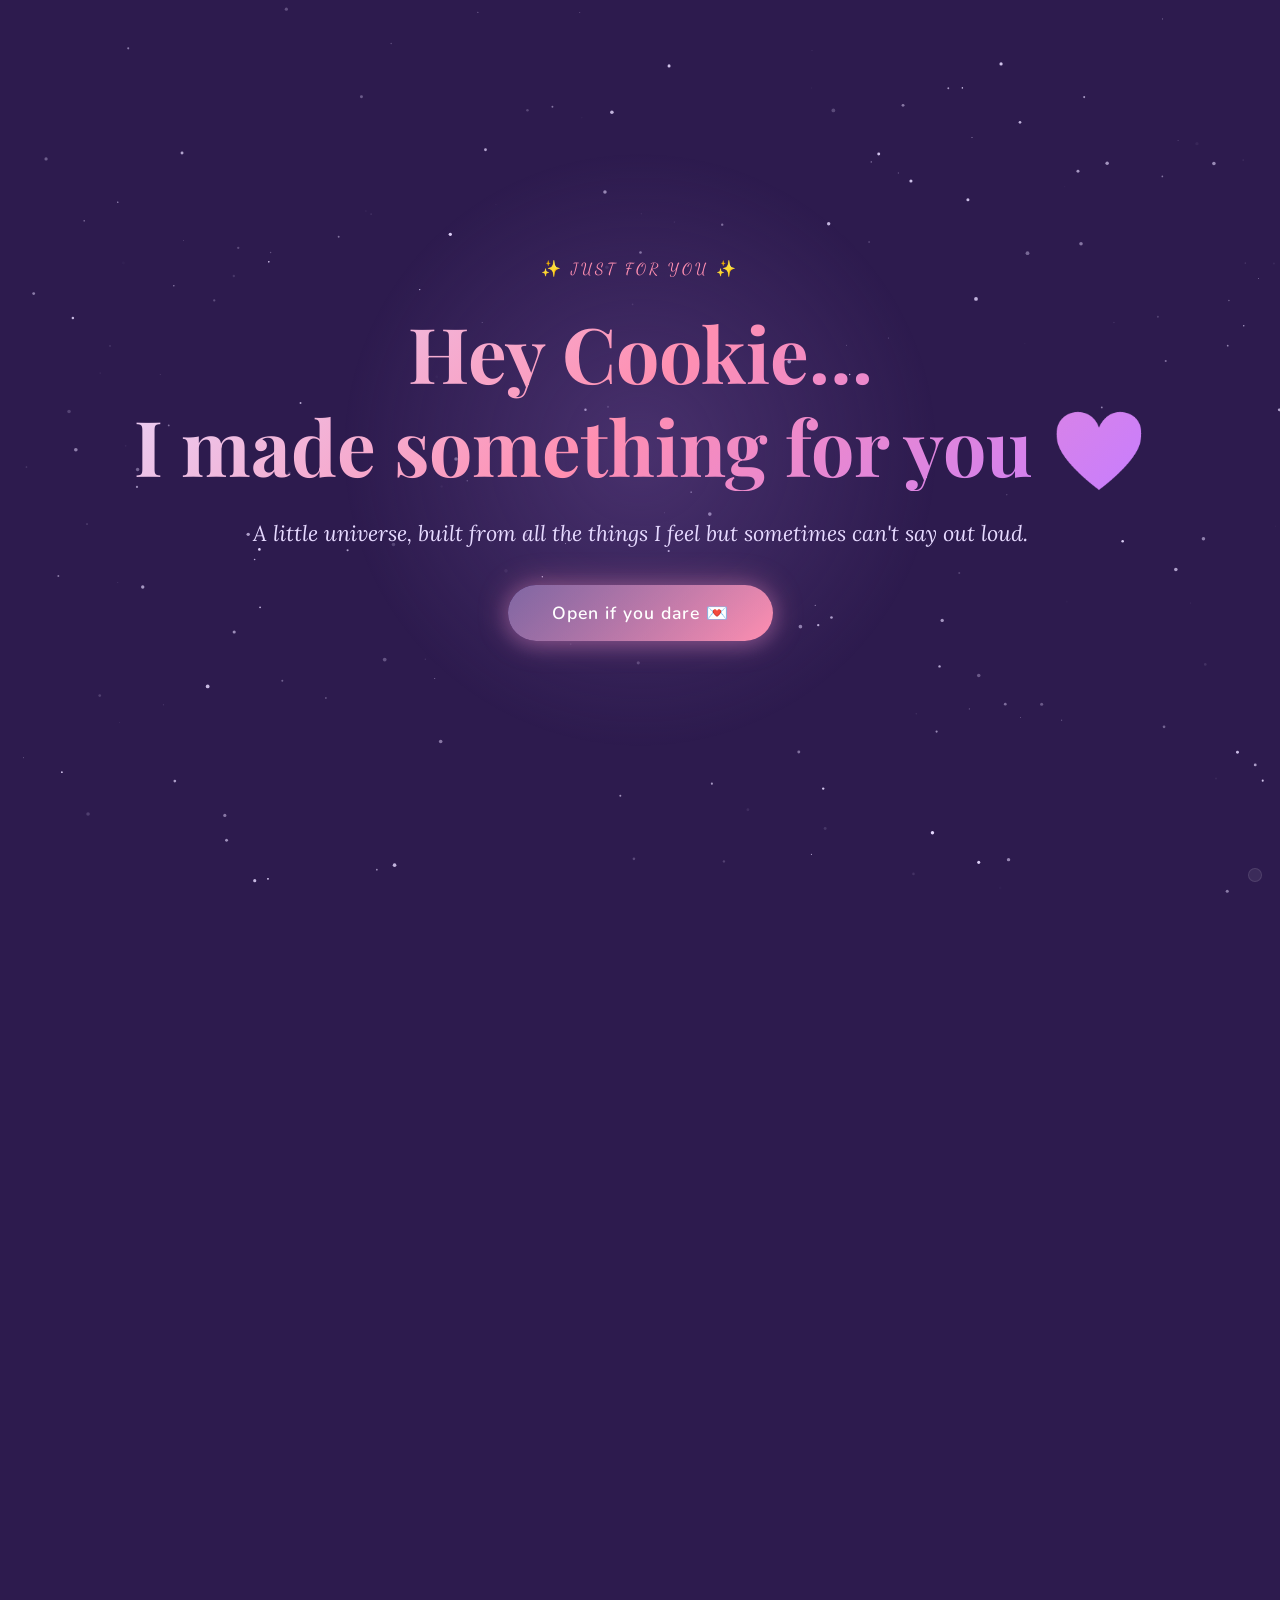
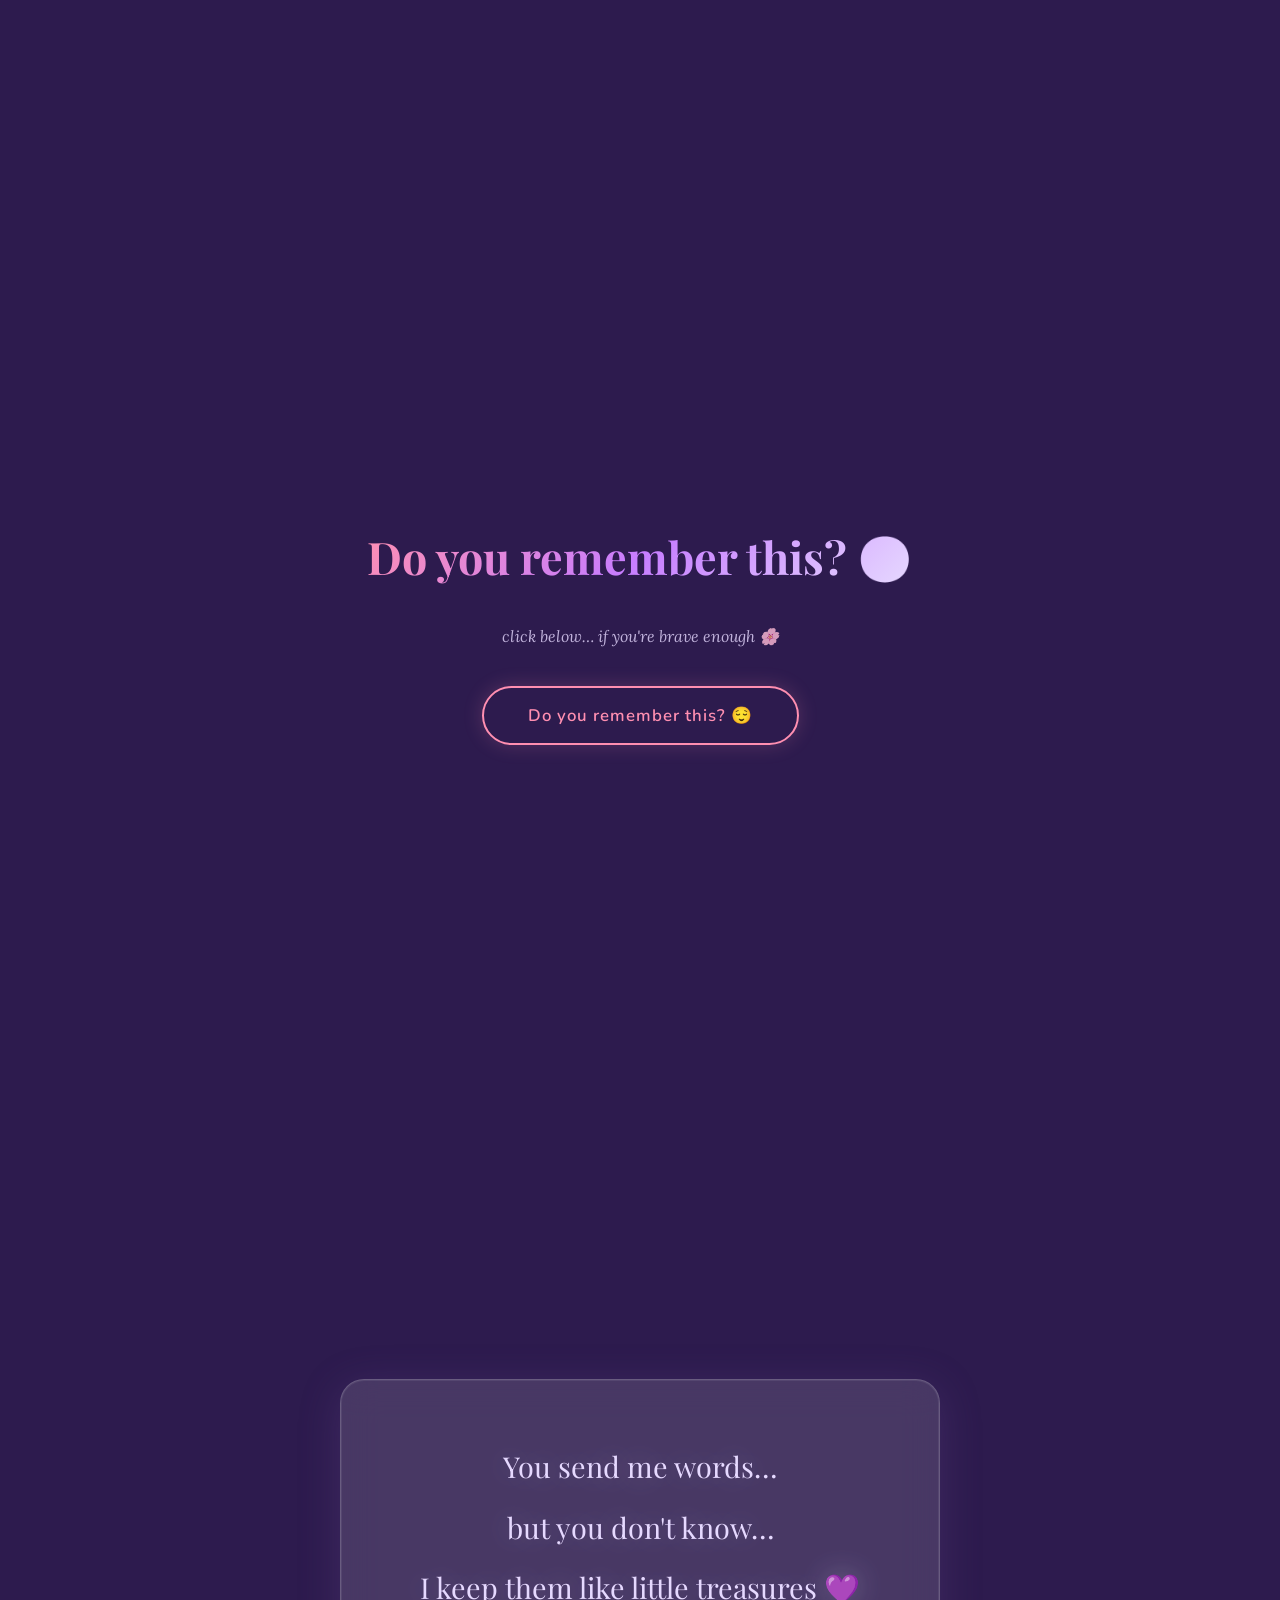
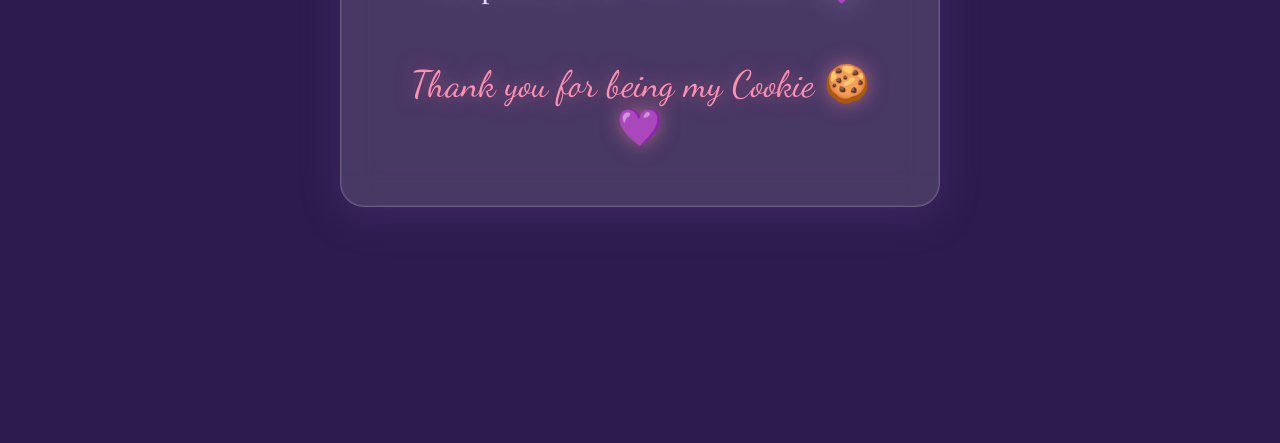
==== index.html @ 8803b50d "Add files via upload" ====
<!DOCTYPE html>
<html lang="en">
<head>
<meta charset="UTF-8" />
<meta name="viewport" content="width=device-width, initial-scale=1.0" />
<title>Our Little Universe 💜</title>
<link rel="preconnect" href="https://fonts.googleapis.com" />
<link rel="preconnect" href="https://fonts.gstatic.com" crossorigin />
<link href="https://fonts.googleapis.com/css2?family=Playfair+Display:ital,wght@0,400;0,600;1,400&family=Lora:ital,wght@0,400;1,400;1,600&family=Dancing+Script:wght@500;700&family=Nunito:wght@300;400;600&display=swap" rel="stylesheet" />

<style>
  /* ── VARIABLES ── */
  :root {
    --deep:    #2D1B4E;
    --mid:     #6A4C93;
    --pale:    #E6D9FF;
    --pink:    #FF8FB1;
    --white:   #FFFFFF;
    --glow:    rgba(106, 76, 147, 0.55);
    --glass:   rgba(255, 255, 255, 0.08);
    --glass2:  rgba(255, 255, 255, 0.13);
  }

  /* ── RESET ── */
  *, *::before, *::after { margin: 0; padding: 0; box-sizing: border-box; }

  html { scroll-behavior: smooth; }

  body {
    font-family: 'Nunito', sans-serif;
    background: var(--deep);
    color: var(--white);
    overflow-x: hidden;
    cursor: default;
  }

  /* ── SCROLLBAR ── */
  ::-webkit-scrollbar { width: 5px; }
  ::-webkit-scrollbar-track { background: var(--deep); }
  ::-webkit-scrollbar-thumb { background: var(--mid); border-radius: 10px; }

  /* ── GLOBAL GLASS CARD ── */
  .glass-card {
    background: var(--glass2);
    backdrop-filter: blur(18px);
    -webkit-backdrop-filter: blur(18px);
    border: 1px solid rgba(255,255,255,0.18);
    border-radius: 24px;
    box-shadow: 0 8px 40px rgba(106,76,147,0.3), inset 0 0 0 1px rgba(255,255,255,0.07);
  }

  /* ── STARS CANVAS ── */
  #stars-canvas {
    position: fixed;
    top: 0; left: 0;
    width: 100%; height: 100%;
    pointer-events: none;
    z-index: 0;
  }

  /* ── FLOATING HEARTS LAYER ── */
  #hearts-layer {
    position: fixed;
    top: 0; left: 0;
    width: 100%; height: 100%;
    pointer-events: none;
    z-index: 1;
    overflow: hidden;
  }

  .float-heart {
    position: absolute;
    bottom: -60px;
    font-size: 1.4rem;
    animation: riseHeart linear forwards;
    opacity: 0;
  }

  @keyframes riseHeart {
    0%   { transform: translateY(0) rotate(0deg); opacity: 0.9; }
    80%  { opacity: 0.7; }
    100% { transform: translateY(-110vh) rotate(20deg); opacity: 0; }
  }

  /* ── SECTION BASE ── */
  section {
    position: relative;
    z-index: 2;
    min-height: 100vh;
    display: flex;
    flex-direction: column;
    align-items: center;
    justify-content: center;
    padding: 60px 20px;
  }

  /* ══════════════════════════════════════
     1. LANDING
  ══════════════════════════════════════ */
  #landing {
    text-align: center;
    gap: 28px;
  }

  .landing-glow {
    position: absolute;
    width: 600px; height: 600px;
    border-radius: 50%;
    background: radial-gradient(circle, rgba(106,76,147,0.45) 0%, transparent 70%);
    top: 50%; left: 50%;
    transform: translate(-50%, -50%);
    pointer-events: none;
    animation: pulseGlow 4s ease-in-out infinite;
  }

  @keyframes pulseGlow {
    0%, 100% { transform: translate(-50%, -50%) scale(1); opacity: 0.7; }
    50%       { transform: translate(-50%, -50%) scale(1.15); opacity: 1; }
  }

  .landing-tag {
    font-family: 'Dancing Script', cursive;
    font-size: clamp(0.85rem, 2vw, 1rem);
    color: var(--pink);
    letter-spacing: 3px;
    text-transform: uppercase;
    opacity: 0;
    animation: fadeUp 1s ease 0.3s forwards;
  }

  .landing-title {
    font-family: 'Playfair Display', serif;
    font-size: clamp(2.2rem, 7vw, 4.8rem);
    line-height: 1.2;
    background: linear-gradient(135deg, var(--pale) 0%, var(--pink) 50%, #c77dff 100%);
    -webkit-background-clip: text;
    -webkit-text-fill-color: transparent;
    background-clip: text;
    opacity: 0;
    animation: fadeUp 1s ease 0.6s forwards;
    text-shadow: none;
  }

  .landing-sub {
    font-family: 'Lora', serif;
    font-size: clamp(1rem, 3vw, 1.35rem);
    color: var(--pale);
    opacity: 0;
    animation: fadeUp 1s ease 0.9s forwards;
    font-style: italic;
  }

  .btn-open {
    margin-top: 10px;
    padding: 16px 44px;
    border: none;
    border-radius: 50px;
    background: linear-gradient(135deg, var(--mid), var(--pink));
    color: var(--white);
    font-family: 'Nunito', sans-serif;
    font-size: 1.1rem;
    font-weight: 600;
    cursor: pointer;
    letter-spacing: 1px;
    box-shadow: 0 0 30px rgba(255,143,177,0.45), 0 4px 20px rgba(106,76,147,0.5);
    transition: transform 0.3s, box-shadow 0.3s;
    opacity: 0;
    animation: fadeUp 1s ease 1.2s forwards;
    position: relative;
    overflow: hidden;
  }

  .btn-open::before {
    content: '';
    position: absolute;
    inset: 0;
    background: linear-gradient(135deg, rgba(255,255,255,0.15), transparent);
    border-radius: inherit;
  }

  .btn-open:hover {
    transform: scale(1.07) translateY(-2px);
    box-shadow: 0 0 50px rgba(255,143,177,0.65), 0 8px 30px rgba(106,76,147,0.6);
  }

  @keyframes fadeUp {
    from { opacity: 0; transform: translateY(30px); }
    to   { opacity: 1; transform: translateY(0); }
  }

  /* ══════════════════════════════════════
     2. GIFT BOX
  ══════════════════════════════════════ */
  #giftbox {
    gap: 32px;
    opacity: 0;
    transition: opacity 0.8s ease;
  }

  #giftbox.visible { opacity: 1; }

  .section-label {
    font-family: 'Dancing Script', cursive;
    font-size: clamp(1rem, 3vw, 1.3rem);
    color: var(--pink);
    letter-spacing: 3px;
    text-align: center;
  }

  .gift-wrap {
    position: relative;
    width: 180px; height: 180px;
    cursor: pointer;
    filter: drop-shadow(0 0 30px rgba(106,76,147,0.7));
    transition: filter 0.3s;
  }

  .gift-wrap:hover { filter: drop-shadow(0 0 50px rgba(255,143,177,0.8)); }

  .gift-box-svg { width: 100%; height: 100%; }

  .gift-hint {
    font-family: 'Lora', serif;
    font-style: italic;
    color: var(--pale);
    font-size: 0.95rem;
    text-align: center;
    opacity: 0.75;
    animation: softPulse 2.5s ease-in-out infinite;
  }

  @keyframes softPulse {
    0%, 100% { opacity: 0.6; }
    50%       { opacity: 1; }
  }

  .shake { animation: shakeBox 0.5s ease !important; }

  @keyframes shakeBox {
    0%   { transform: rotate(0deg); }
    15%  { transform: rotate(-6deg) scale(1.05); }
    30%  { transform: rotate(6deg) scale(1.05); }
    45%  { transform: rotate(-4deg); }
    60%  { transform: rotate(4deg); }
    75%  { transform: rotate(-2deg); }
    100% { transform: rotate(0deg); }
  }

  /* sparkles */
  .sparkle {
    position: absolute;
    width: 8px; height: 8px;
    border-radius: 50%;
    pointer-events: none;
    animation: sparkleFly 1s ease forwards;
  }

  @keyframes sparkleFly {
    0%   { transform: scale(0) translate(0,0); opacity: 1; }
    100% { transform: scale(1) translate(var(--sx), var(--sy)); opacity: 0; }
  }

  /* ══════════════════════════════════════
     3. MESSAGES
  ══════════════════════════════════════ */
  #messages {
    gap: 60px;
    max-width: 780px;
    margin: 0 auto;
    padding-top: 80px;
    padding-bottom: 80px;
    opacity: 0;
    transition: opacity 0.8s ease;
  }

  #messages.visible { opacity: 1; }

  .msg-section-title {
    font-family: 'Playfair Display', serif;
    font-size: clamp(1.6rem, 4vw, 2.4rem);
    text-align: center;
    background: linear-gradient(135deg, var(--pale), var(--pink));
    -webkit-background-clip: text;
    -webkit-text-fill-color: transparent;
    background-clip: text;
  }

  /* CHAT BUBBLES */
  .chat-wrap { display: flex; flex-direction: column; gap: 16px; width: 100%; }

  .chat-bubble {
    max-width: 80%;
    padding: 14px 20px;
    border-radius: 20px;
    font-family: 'Lora', serif;
    font-size: 0.97rem;
    line-height: 1.7;
    white-space: pre-line;
    opacity: 0;
    transform: translateY(20px);
    transition: opacity 0.6s ease, transform 0.6s ease;
  }

  .chat-bubble.show { opacity: 1; transform: translateY(0); }

  .chat-left {
    align-self: flex-start;
    background: linear-gradient(135deg, rgba(106,76,147,0.7), rgba(45,27,78,0.8));
    border-bottom-left-radius: 4px;
    border: 1px solid rgba(255,255,255,0.15);
    box-shadow: 0 4px 20px rgba(106,76,147,0.3);
    backdrop-filter: blur(10px);
  }

  .chat-right {
    align-self: flex-end;
    background: linear-gradient(135deg, rgba(255,143,177,0.6), rgba(199,125,255,0.5));
    border-bottom-right-radius: 4px;
    border: 1px solid rgba(255,255,255,0.18);
    box-shadow: 0 4px 20px rgba(255,143,177,0.25);
    backdrop-filter: blur(10px);
  }

  /* POLAROID */
  .polaroid-grid {
    display: flex;
    flex-wrap: wrap;
    gap: 24px;
    justify-content: center;
  }

  .polaroid {
    background: rgba(255,255,255,0.95);
    padding: 14px 14px 40px 14px;
    border-radius: 4px;
    width: 200px;
    box-shadow: 0 8px 30px rgba(0,0,0,0.35), 0 0 0 1px rgba(255,255,255,0.2);
    transform: rotate(var(--rot, -3deg));
    transition: transform 0.35s ease, box-shadow 0.35s ease;
    opacity: 0;
    animation: none;
    position: relative;
    cursor: pointer;
  }

  .polaroid:hover {
    transform: rotate(0deg) scale(1.06);
    box-shadow: 0 16px 50px rgba(106,76,147,0.5), 0 0 0 1px rgba(255,255,255,0.3);
    z-index: 5;
  }

  .polaroid-inner {
    background: linear-gradient(135deg, #f0e6ff, #ffd6e7);
    width: 100%; aspect-ratio: 1;
    border-radius: 2px;
    display: flex;
    align-items: center;
    justify-content: center;
    font-size: 2.4rem;
    margin-bottom: 8px;
  }

  .polaroid-caption {
    font-family: 'Dancing Script', cursive;
    color: var(--deep);
    font-size: 0.9rem;
    text-align: center;
    line-height: 1.4;
    padding: 0 4px;
  }

  /* TYPEWRITER */
  .typewriter-box {
    width: 100%;
    padding: 32px 36px;
    text-align: center;
  }

  .typewriter-text {
    font-family: 'Dancing Script', cursive;
    font-size: clamp(1.3rem, 4vw, 1.9rem);
    color: var(--pale);
    line-height: 1.8;
    min-height: 120px;
  }

  .cursor-blink {
    display: inline-block;
    width: 2px;
    height: 1.2em;
    background: var(--pink);
    margin-left: 3px;
    vertical-align: text-bottom;
    animation: blink 0.8s step-end infinite;
  }

  @keyframes blink {
    0%, 100% { opacity: 1; }
    50%       { opacity: 0; }
  }

  /* ══════════════════════════════════════
     4. ACTION BOARD
  ══════════════════════════════════════ */
  #actionboard {
    gap: 48px;
    max-width: 800px;
    margin: 0 auto;
    padding-top: 80px;
    padding-bottom: 80px;
    opacity: 0;
    transition: opacity 0.8s ease;
  }

  #actionboard.visible { opacity: 1; }

  .action-polaroid {
    background: rgba(255,255,255,0.92);
    padding: 20px 20px 56px 20px;
    border-radius: 4px;
    max-width: 380px;
    margin: 0 auto;
    box-shadow: 0 0 50px rgba(106,76,147,0.55), 0 20px 60px rgba(0,0,0,0.4);
    transform: rotate(-1.5deg);
    transition: transform 0.4s ease;
  }

  .action-polaroid:hover { transform: rotate(0deg) scale(1.02); }

  .action-img-wrap {
    width: 100%;
    aspect-ratio: 3/4;
    background: linear-gradient(135deg, #c77dff33, #ff8fb133, #e6d9ff44);
    border-radius: 2px;
    display: flex;
    align-items: center;
    justify-content: center;
    overflow: hidden;
    position: relative;
  }

  .action-img-wrap img {
    width: 100%; height: 100%;
    object-fit: cover;
    border-radius: 2px;
  }

  .action-img-placeholder {
    text-align: center;
    padding: 20px;
  }

  .action-img-placeholder .big-emoji { font-size: 4rem; margin-bottom: 10px; display: block; }
  .action-img-placeholder p {
    font-family: 'Dancing Script', cursive;
    color: var(--mid);
    font-size: 1.1rem;
  }

  .action-caption {
    font-family: 'Dancing Script', cursive;
    color: var(--deep);
    font-size: 1.1rem;
    text-align: center;
    margin-top: 12px;
    font-weight: 700;
  }

  .action-text {
    font-family: 'Lora', serif;
    color: var(--pale);
    text-align: center;
    line-height: 1.9;
    font-size: clamp(0.95rem, 2.5vw, 1.1rem);
    opacity: 0;
    transform: translateY(20px);
    transition: opacity 0.7s ease 0.3s, transform 0.7s ease 0.3s;
    max-width: 560px;
  }

  .action-text.show { opacity: 1; transform: translateY(0); }

  /* ══════════════════════════════════════
     5. BLUSH MODE
  ══════════════════════════════════════ */
  #blushmode {
    gap: 40px;
    text-align: center;
    padding-top: 80px;
    padding-bottom: 80px;
  }

  .blush-title {
    font-family: 'Playfair Display', serif;
    font-size: clamp(1.8rem, 5vw, 2.8rem);
    background: linear-gradient(135deg, var(--pink), #c77dff, var(--pale));
    -webkit-background-clip: text;
    -webkit-text-fill-color: transparent;
    background-clip: text;
  }

  .btn-blush {
    padding: 16px 44px;
    border: 2px solid var(--pink);
    border-radius: 50px;
    background: transparent;
    color: var(--pink);
    font-family: 'Nunito', sans-serif;
    font-size: 1.05rem;
    font-weight: 600;
    cursor: pointer;
    letter-spacing: 1px;
    transition: all 0.35s ease;
    box-shadow: 0 0 20px rgba(255,143,177,0.2);
  }

  .btn-blush:hover {
    background: var(--pink);
    color: var(--deep);
    box-shadow: 0 0 40px rgba(255,143,177,0.5);
    transform: scale(1.05);
  }

  .blush-card {
    max-width: 540px;
    width: 100%;
    padding: 36px 40px;
    opacity: 0;
    transform: scale(0.9);
    transition: opacity 0.6s ease, transform 0.6s ease;
    text-align: center;
  }

  .blush-card.show {
    opacity: 1;
    transform: scale(1);
  }

  .blush-line {
    font-family: 'Playfair Display', serif;
    font-style: italic;
    font-size: clamp(1.1rem, 3vw, 1.5rem);
    color: var(--pale);
    line-height: 1.8;
  }

  /* ══════════════════════════════════════
     6. FINAL SECTION
  ══════════════════════════════════════ */
  #finale {
    text-align: center;
    gap: 36px;
    padding: 100px 20px;
    position: relative;
  }

  .finale-poem {
    font-family: 'Playfair Display', serif;
    font-size: clamp(1.2rem, 3.5vw, 1.8rem);
    line-height: 2.1;
    color: var(--pale);
    opacity: 0;
    animation: glowReveal 3s ease 0.5s forwards;
    text-shadow: 0 0 30px rgba(230,217,255,0.3);
  }

  .finale-closing {
    font-family: 'Dancing Script', cursive;
    font-size: clamp(1.5rem, 4vw, 2.3rem);
    color: var(--pink);
    opacity: 0;
    animation: glowReveal 2s ease 2s forwards;
    text-shadow: 0 0 20px rgba(255,143,177,0.5);
  }

  @keyframes glowReveal {
    0%   { opacity: 0; transform: translateY(20px); filter: blur(6px); }
    100% { opacity: 1; transform: translateY(0); filter: blur(0); }
  }

  /* ── HIDDEN EASTER EGG ── */
  #easter-egg-trigger {
    position: fixed;
    bottom: 18px;
    right: 18px;
    width: 14px;
    height: 14px;
    border-radius: 50%;
    background: rgba(255,255,255,0.07);
    border: 1px solid rgba(255,255,255,0.1);
    cursor: pointer;
    z-index: 9999;
    transition: background 0.3s;
  }

  #easter-egg-trigger:hover { background: rgba(255,143,177,0.18); }

  #easter-egg-modal {
    position: fixed;
    inset: 0;
    background: rgba(10,4,22,0.85);
    backdrop-filter: blur(20px);
    display: none;
    align-items: center;
    justify-content: center;
    z-index: 10000;
    padding: 20px;
  }

  #easter-egg-modal.open { display: flex; }

  .egg-card {
    max-width: 440px;
    width: 100%;
    padding: 52px 44px;
    text-align: center;
    animation: eggPop 0.5s cubic-bezier(0.34,1.56,0.64,1) forwards;
  }

  @keyframes eggPop {
    from { transform: scale(0.7); opacity: 0; }
    to   { transform: scale(1); opacity: 1; }
  }

  .egg-emoji { font-size: 3rem; margin-bottom: 20px; display: block; }

  .egg-text {
    font-family: 'Playfair Display', serif;
    font-style: italic;
    font-size: clamp(1.3rem, 4vw, 1.7rem);
    line-height: 1.8;
    background: linear-gradient(135deg, var(--pale), var(--pink));
    -webkit-background-clip: text;
    -webkit-text-fill-color: transparent;
    background-clip: text;
  }

  .egg-close {
    margin-top: 30px;
    padding: 10px 28px;
    border: 1px solid rgba(255,255,255,0.2);
    background: transparent;
    color: var(--pale);
    border-radius: 50px;
    cursor: pointer;
    font-family: 'Nunito', sans-serif;
    font-size: 0.9rem;
    transition: all 0.3s;
  }

  .egg-close:hover { background: rgba(255,255,255,0.08); }

  /* ── TRANSITIONS ── */
  .section-divider {
    width: 100%;
    height: 2px;
    background: linear-gradient(90deg, transparent, rgba(106,76,147,0.4), transparent);
    position: relative;
    z-index: 2;
    max-width: 600px;
    margin: 0 auto;
  }

  /* ── MOBILE ── */
  @media (max-width: 600px) {
    .polaroid { width: 160px; }
    .action-polaroid { max-width: 300px; }
    .blush-card { padding: 28px 24px; }
    .egg-card { padding: 40px 28px; }
    .chat-bubble { max-width: 92%; }
  }

  /* ── SECTION SCROLL REVEAL ── */
  .reveal { opacity: 0; transform: translateY(40px); transition: opacity 0.8s ease, transform 0.8s ease; }
  .reveal.visible { opacity: 1; transform: translateY(0); }
</style>
</head>
<body>

<!-- Stars Canvas -->
<canvas id="stars-canvas"></canvas>

<!-- Floating Hearts Layer -->
<div id="hearts-layer"></div>

<!-- ══════════════════════════════════════
     1. LANDING
══════════════════════════════════════ -->
<section id="landing">
  <div class="landing-glow"></div>
  <span class="landing-tag">✨ just for you ✨</span>
  <h1 class="landing-title">Hey Cookie…<br/>I made something for you 💜</h1>
  <p class="landing-sub">A little universe, built from all the things I feel but sometimes can't say out loud.</p>
  <button class="btn-open" onclick="openUniverse()">Open if you dare 💌</button>
</section>

<!-- ══════════════════════════════════════
     2. GIFT BOX
══════════════════════════════════════ -->
<section id="giftbox">
  <span class="section-label">✦ a little surprise ✦</span>
  <div class="gift-wrap" id="giftWrap" onclick="openGift()">
    <svg class="gift-box-svg" viewBox="0 0 180 180" fill="none" xmlns="http://www.w3.org/2000/svg">
      <!-- Box body -->
      <rect x="20" y="80" width="140" height="90" rx="6" fill="#6A4C93" stroke="#E6D9FF" stroke-width="1.5"/>
      <!-- Lid -->
      <rect id="giftLid" x="12" y="58" width="156" height="30" rx="6" fill="#9B72CF" stroke="#E6D9FF" stroke-width="1.5"/>
      <!-- Ribbon vertical -->
      <rect x="83" y="80" width="14" height="90" rx="2" fill="#FF8FB1" opacity="0.85"/>
      <!-- Ribbon horizontal on lid -->
      <rect x="12" y="68" width="156" height="10" rx="2" fill="#FF8FB1" opacity="0.85"/>
      <!-- Bow left loop -->
      <ellipse cx="68" cy="55" rx="22" ry="14" fill="#FF8FB1" transform="rotate(-30 68 55)" opacity="0.9"/>
      <!-- Bow right loop -->
      <ellipse cx="112" cy="55" rx="22" ry="14" fill="#FF8FB1" transform="rotate(30 112 55)" opacity="0.9"/>
      <!-- Bow center -->
      <ellipse cx="90" cy="58" rx="11" ry="9" fill="#ff6b9d"/>
      <!-- Stars on box -->
      <text x="42" y="138" font-size="18" fill="rgba(255,255,255,0.5)">✦</text>
      <text x="110" y="120" font-size="14" fill="rgba(255,255,255,0.4)">✧</text>
      <text x="58" y="115" font-size="10" fill="rgba(255,255,255,0.35)">✦</text>
    </svg>
  </div>
  <p class="gift-hint">click me 🎀</p>
</section>

<!-- ══════════════════════════════════════
     3. MESSAGES
══════════════════════════════════════ -->
<section id="messages">
  <h2 class="msg-section-title">Things I carry in my heart… 🌙</h2>

  <!-- Chat Bubbles — Shayari 1 -->
  <div class="chat-wrap" id="chat1">
    <div class="chat-bubble chat-left glass-card reveal">
      Woh zindagi…. hai hi nahi<br/>
      Jo main tere bina jee liyaaaaa<br/>
      Dil mein ho tum….💜❤<br/>
      Aankhon mein tum….😇<br/>
      Pehli nazar se hi yaara…. 💜
    </div>
  </div>

  <!-- Polaroid Cards -->
  <div class="polaroid-grid" id="polaroids">
    <div class="polaroid reveal" style="--rot: -4deg">
      <div class="polaroid-inner">🌸</div>
      <p class="polaroid-caption">Tere bin ye saare mausam<br/>berang thhe…</p>
    </div>
    <div class="polaroid reveal" style="--rot: 3deg">
      <div class="polaroid-inner">🌙</div>
      <p class="polaroid-caption">Shaamil nahi thi tu jinme<br/>wo pal bewajah thhe…</p>
    </div>
    <div class="polaroid reveal" style="--rot: -2deg">
      <div class="polaroid-inner">💜</div>
      <p class="polaroid-caption">Bemazaa thhe sab<br/>tere bina…</p>
    </div>
  </div>

  <!-- Typewriter — Shayari 3 -->
  <div class="glass-card typewriter-box reveal">
    <div class="typewriter-text" id="typewriter">
      <span id="tw-content"></span><span class="cursor-blink"></span>
    </div>
  </div>

  <!-- Fun code bubble -->
  <div class="chat-wrap">
    <div class="chat-bubble chat-right glass-card reveal" style="font-family:'Courier New',monospace; font-size:0.88rem; max-width:90%;">
      <span style="color:#a8ff78;">while</span>(true):<br/>
      &nbsp;&nbsp;&nbsp;<span style="color:#ffd6e7;">print</span>(<span style="color:#ff8fb1;">"Pookieeee is the best 💜"</span>)
    </div>
  </div>

  <!-- Shayari 1 as extra chat -->
  <div class="chat-wrap">
    <div class="chat-bubble chat-left glass-card reveal">
      Na hai yeh paana, na khona hi hai<br/>
      Tera na hona, na hona hi hai<br/>
      Tum se hi din hota hai, surmayi shaam aati hai<br/>
      Tum se hi, tum se hi… ❤
    </div>
  </div>
</section>

<!-- ══════════════════════════════════════
     4. ACTION BOARD
══════════════════════════════════════ -->
<section id="actionboard">
  <h2 class="msg-section-title reveal">My little dream board 🌟</h2>

  <div class="action-polaroid reveal">
    <div class="action-img-wrap">
      <img src="ActionBoard.png" alt="Action Board" onerror="this.parentElement.innerHTML='<div class=\'action-img-placeholder\'><span class=\'big-emoji\'>🌟</span><p>My Action Board<br/>Every dream,<br/>every goal 💜</p></div>'" />
    </div>
    <p class="action-caption">✨ ActionBoard.png ✨</p>
  </div>

  <p class="action-text reveal" id="actionText">
    This is my action board 😊 working on things everyday to make my every dream come true<br/><br/>
    And I never knew… but I want you to be part of it 💜<br/><br/>
    <em>Will you be part of the journey? 🫰🏻🙂</em>
  </p>

  <!-- Cookie's replies -->
  <div class="chat-wrap" style="max-width:600px; width:100%">
    <div class="chat-bubble chat-right glass-card reveal">
      Mere se zyada kuchh to nahi hoga<br/>
      Lekin jitna bhi hoga<br/>
      I will do 🤗🤗🤗
    </div>
    <div class="chat-bubble chat-right glass-card reveal">
      Mein akele nahi udna chahta 🥺
    </div>
    <div class="chat-bubble chat-left glass-card reveal">
      Apne aap ko kabhi akela mat kaho 🤗<br/>
      Not sure where future will take us… but if it does together<br/>
      I wanna climb it with you and want you to fly above me 🫶🏻
    </div>
  </div>
</section>

<!-- ══════════════════════════════════════
     5. BLUSH MODE
══════════════════════════════════════ -->
<section id="blushmode">
  <h2 class="blush-title reveal">Do you remember this? 😌</h2>
  <p class="reveal" style="font-family:'Lora',serif; color:var(--pale); font-style:italic; font-size:1rem; opacity:0.8;">
    click below… if you're brave enough 🌸
  </p>
  <button class="btn-blush reveal" onclick="triggerBlush()">Do you remember this? 😌</button>

  <div class="glass-card blush-card" id="blushCard">
    <p class="blush-line" id="blushLine"></p>
  </div>
</section>

<!-- ══════════════════════════════════════
     6. FINALE
══════════════════════════════════════ -->
<section id="finale">
  <div class="glass-card" style="max-width:600px; padding: 56px 48px; text-align:center;">
    <p class="finale-poem">
      You send me words…<br/>
      but you don't know…<br/>
      I keep them like little treasures 💜
    </p>
    <br/><br/>
    <p class="finale-closing">
      Thank you for being my Cookie 🍪💜
    </p>
  </div>
</section>

<!-- ── HIDDEN EASTER EGG TRIGGER ── -->
<div id="easter-egg-trigger" title="" onclick="openEasterEgg()"></div>

<!-- ── EASTER EGG MODAL ── -->
<div id="easter-egg-modal" onclick="closeEasterEggOutside(event)">
  <div class="glass-card egg-card">
    <span class="egg-emoji">🌌</span>
    <p class="egg-text">
      If you reached here…<br/>
      you matter more than you think 💜
    </p>
    <button class="egg-close" onclick="closeEasterEgg()">close 🌙</button>
  </div>
</div>

<!-- ══════════════════════════════════════
     JAVASCRIPT
══════════════════════════════════════ -->
<script>
/* ── STARS ── */
(function initStars() {
  const canvas = document.getElementById('stars-canvas');
  const ctx = canvas.getContext('2d');
  let stars = [];
  let W, H;

  function resize() {
    W = canvas.width  = window.innerWidth;
    H = canvas.height = window.innerHeight;
  }

  function mkStar() {
    return {
      x: Math.random() * W,
      y: Math.random() * H,
      r: Math.random() * 1.6 + 0.3,
      a: Math.random(),
      da: (Math.random() * 0.006 + 0.002) * (Math.random() < 0.5 ? 1 : -1),
      speed: Math.random() * 0.12 + 0.02,
    };
  }

  function init() {
    resize();
    stars = Array.from({ length: 200 }, mkStar);
  }

  function draw() {
    ctx.clearRect(0, 0, W, H);
    stars.forEach(s => {
      s.a += s.da;
      if (s.a > 1 || s.a < 0) s.da *= -1;
      s.y -= s.speed;
      if (s.y < -4) s.y = H + 4;

      ctx.beginPath();
      ctx.arc(s.x, s.y, s.r, 0, Math.PI * 2);
      ctx.fillStyle = `rgba(230,217,255,${Math.max(0, Math.min(1, s.a))})`;
      ctx.fill();
    });
    requestAnimationFrame(draw);
  }

  init();
  draw();
  window.addEventListener('resize', () => { resize(); });
})();

/* ── FLOATING HEARTS ── */
let heartsInterval = null;

function startHearts(intense) {
  if (heartsInterval) clearInterval(heartsInterval);
  const layer  = document.getElementById('hearts-layer');
  const emojis = ['💜', '❤️', '🌸', '✨', '💫', '🫶🏻', '💝', '🌙'];
  const rate   = intense ? 350 : 1400;

  heartsInterval = setInterval(() => {
    const h = document.createElement('div');
    h.className  = 'float-heart';
    h.textContent = emojis[Math.floor(Math.random() * emojis.length)];
    h.style.left     = Math.random() * 100 + 'vw';
    h.style.fontSize = (Math.random() * 1.2 + 0.8) + 'rem';
    const dur = Math.random() * 4 + 4;
    h.style.animationDuration = dur + 's';
    layer.appendChild(h);
    setTimeout(() => h.remove(), dur * 1000);
  }, rate);
}

startHearts(false);

/* ── OPEN UNIVERSE (landing → gift) ── */
function openUniverse() {
  document.getElementById('giftbox').scrollIntoView({ behavior: 'smooth' });
  setTimeout(() => document.getElementById('giftbox').classList.add('visible'), 500);
}

/* ── GIFT BOX OPEN ── */
let giftOpened = false;

function openGift() {
  if (giftOpened) return;
  const wrap = document.getElementById('giftWrap');

  // Shake
  wrap.classList.add('shake');

  setTimeout(() => {
    wrap.classList.remove('shake');
    createSparkles(wrap);

    // Animate lid: transform origin top, rotate up
    const lid = document.getElementById('giftLid');
    lid.style.transition = 'transform 0.7s cubic-bezier(0.34,1.3,0.64,1), opacity 0.5s ease 0.4s';
    lid.style.transformOrigin = 'left center';
    lid.style.transform = 'rotate(-70deg) translateY(-20px)';
    lid.style.opacity = '0';

    // Burst hearts
    startHearts(true);

    setTimeout(() => {
      startHearts(false);
      giftOpened = true;

      // Scroll to messages
      document.getElementById('messages').scrollIntoView({ behavior: 'smooth' });
      setTimeout(() => {
        document.getElementById('messages').classList.add('visible');
        initReveal();
        startTypewriter();
      }, 600);
    }, 1400);
  }, 600);
}

function createSparkles(parent) {
  const colors = ['#ff8fb1','#c77dff','#e6d9ff','#ffffff','#ffde59'];
  const rect   = parent.getBoundingClientRect();
  const cx     = rect.left + rect.width  / 2;
  const cy     = rect.top  + rect.height / 2;

  for (let i = 0; i < 20; i++) {
    const s = document.createElement('div');
    s.className = 'sparkle';
    const angle = Math.random() * 360;
    const dist  = Math.random() * 100 + 60;
    const sx    = Math.cos(angle * Math.PI / 180) * dist + 'px';
    const sy    = Math.sin(angle * Math.PI / 180) * dist + 'px';
    s.style.cssText = `
      left: ${cx}px; top: ${cy}px; position: fixed;
      background: ${colors[Math.floor(Math.random() * colors.length)]};
      width: ${Math.random() * 10 + 5}px;
      height: ${Math.random() * 10 + 5}px;
      --sx: ${sx}; --sy: ${sy};
      animation-duration: ${Math.random() * 0.5 + 0.6}s;
    `;
    document.body.appendChild(s);
    setTimeout(() => s.remove(), 1200);
  }
}

/* ── SCROLL REVEAL ── */
function initReveal() {
  const obs = new IntersectionObserver((entries) => {
    entries.forEach(e => {
      if (e.isIntersecting) {
        e.target.classList.add('visible', 'show');
        // also trigger action text
        if (e.target.id === 'actionText') e.target.classList.add('show');
        obs.unobserve(e.target);
      }
    });
  }, { threshold: 0.15 });

  document.querySelectorAll('.reveal').forEach(el => obs.observe(el));
  document.querySelectorAll('.chat-bubble').forEach(el => obs.observe(el));
  document.querySelectorAll('.polaroid').forEach((el, i) => {
    el.style.transitionDelay = (i * 0.15) + 's';
    obs.observe(el);
  });

  // Action board section
  const abObs = new IntersectionObserver((entries) => {
    entries.forEach(e => {
      if (e.isIntersecting) {
        document.getElementById('actionboard').classList.add('visible');
        abObs.unobserve(e.target);
      }
    });
  }, { threshold: 0.1 });
  abObs.observe(document.getElementById('actionboard'));
}

/* ── TYPEWRITER ── */
function startTypewriter() {
  const text = `Na hai yeh paana, na khona hi hai\nTera na hona, na hona hi hai\nTum se hi din hota hai, surmayi shaam aati hai\nTum se hi, tum se hi… ❤`;
  const el   = document.getElementById('tw-content');
  let i      = 0;

  const obs = new IntersectionObserver((entries) => {
    if (entries[0].isIntersecting) {
      obs.disconnect();
      typeChar();
    }
  }, { threshold: 0.3 });

  obs.observe(document.getElementById('typewriter'));

  function typeChar() {
    if (i < text.length) {
      el.textContent += text[i] === '\n' ? '' : text[i];
      if (text[i] === '\n') el.innerHTML += '<br/>';
      i++;
      setTimeout(typeChar, Math.random() * 40 + 35);
    }
  }
}

/* ── BLUSH MODE ── */
const blushLines = [
  "Khuda bhi jab tumhe mere paas dekhta hoga… toh muskurata hoga 💜",
  "Main toh tere rang mein rang chuka hoon… ab khud ka rang yaad hi nahi 🌸",
  "Mujhe neend aati nahi hai akele… teri baatein hi lullaby ban gayi hain 🌙",
  "Tujhe dekh ke lagta hai, yeh dil kisi ka tha hi nahi… bas tera tha ❤",
  "Teri ek muskurahat pe main sab kuch luta deta hoon… aur koi afsos bhi nahi 💜",
  "Jo teri aankhon mein hai, woh sirf tere liye hai… aur main khushqismat hoon jo dekh sakta hoon 🫶🏻",
  "Tu mere paas ho ya na ho… tu mere andar hamesha hota hai 💜",
  "Tere bina din adhoora lagta hai… aur raat bhi lambi ho jaati hai 🌌",
  "Teri baatein… unhe main dil mein chhupa leta hoon jaise koi khazana ho 💎",
  "Jab tum ho saamne… toh time bhi thoda ruk jaata hai 💜✨",
];

let blushIdx = 0;

function triggerBlush() {
  const card = document.getElementById('blushCard');
  const line = document.getElementById('blushLine');

  card.classList.remove('show');

  setTimeout(() => {
    line.textContent = blushLines[blushIdx % blushLines.length];
    blushIdx++;
    card.classList.add('show');
  }, 300);

  // Burst hearts
  startHearts(true);
  setTimeout(() => startHearts(false), 3000);
}

/* ── EASTER EGG ── */
function openEasterEgg() {
  document.getElementById('easter-egg-modal').classList.add('open');
  startHearts(true);
  setTimeout(() => startHearts(false), 2500);
}

function closeEasterEgg() {
  document.getElementById('easter-egg-modal').classList.remove('open');
}

function closeEasterEggOutside(e) {
  if (e.target === document.getElementById('easter-egg-modal')) closeEasterEgg();
}

/* ── AUTO INIT REVEAL on first load (for visible elements) ── */
window.addEventListener('load', () => {
  // Sections below gift are hidden until gift opened
  // But landing is visible immediately
  const obs = new IntersectionObserver((entries) => {
    entries.forEach(e => {
      if (e.isIntersecting) {
        e.target.classList.add('visible');
        obs.unobserve(e.target);
      }
    });
  }, { threshold: 0.08 });

  // Blush section reveals independently
  document.querySelectorAll('#blushmode .reveal, #finale .reveal').forEach(el => obs.observe(el));
  obs.observe(document.getElementById('blushmode'));

  // Action text fade on scroll
  const atObs = new IntersectionObserver((entries) => {
    entries.forEach(e => {
      if (e.isIntersecting) {
        document.getElementById('actionText').classList.add('show');
        atObs.disconnect();
      }
    });
  }, { threshold: 0.2 });

  if (document.getElementById('actionText')) atObs.observe(document.getElementById('actionText'));
});
</script>
</body>
</html>
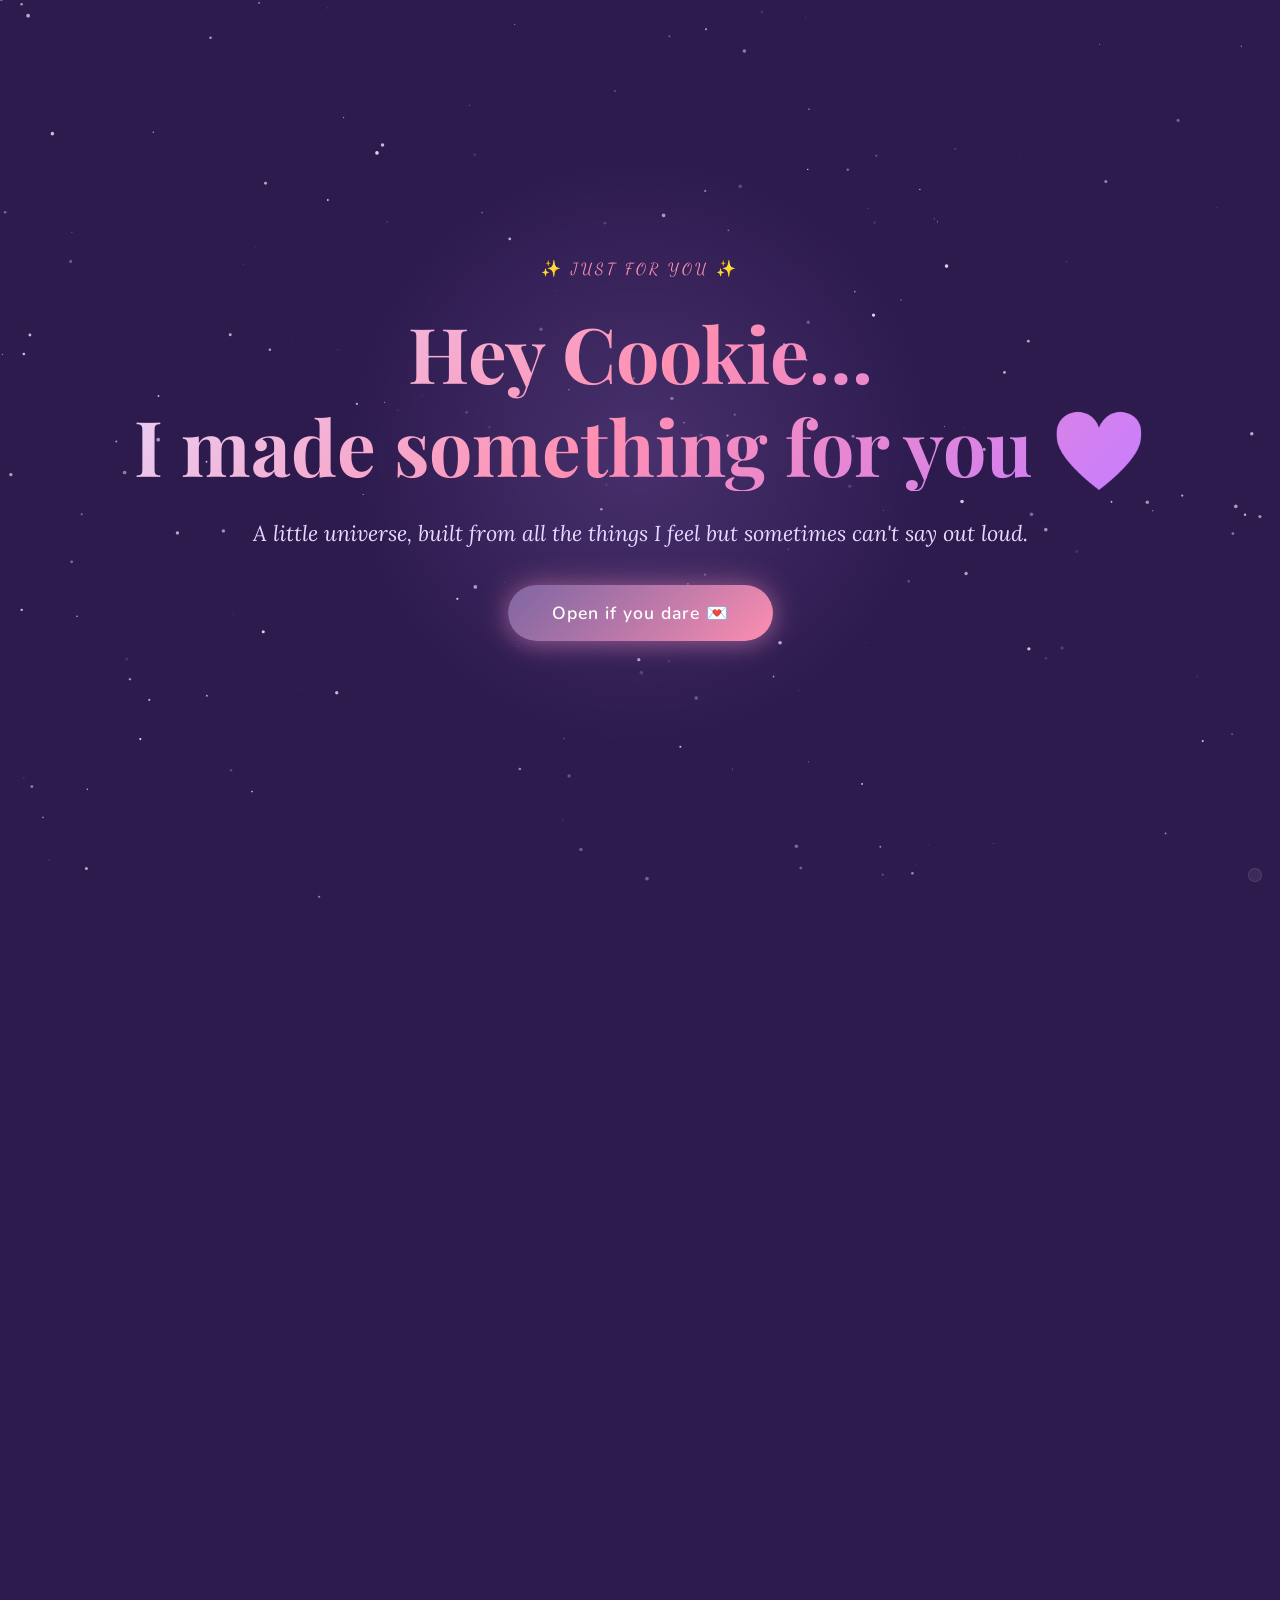
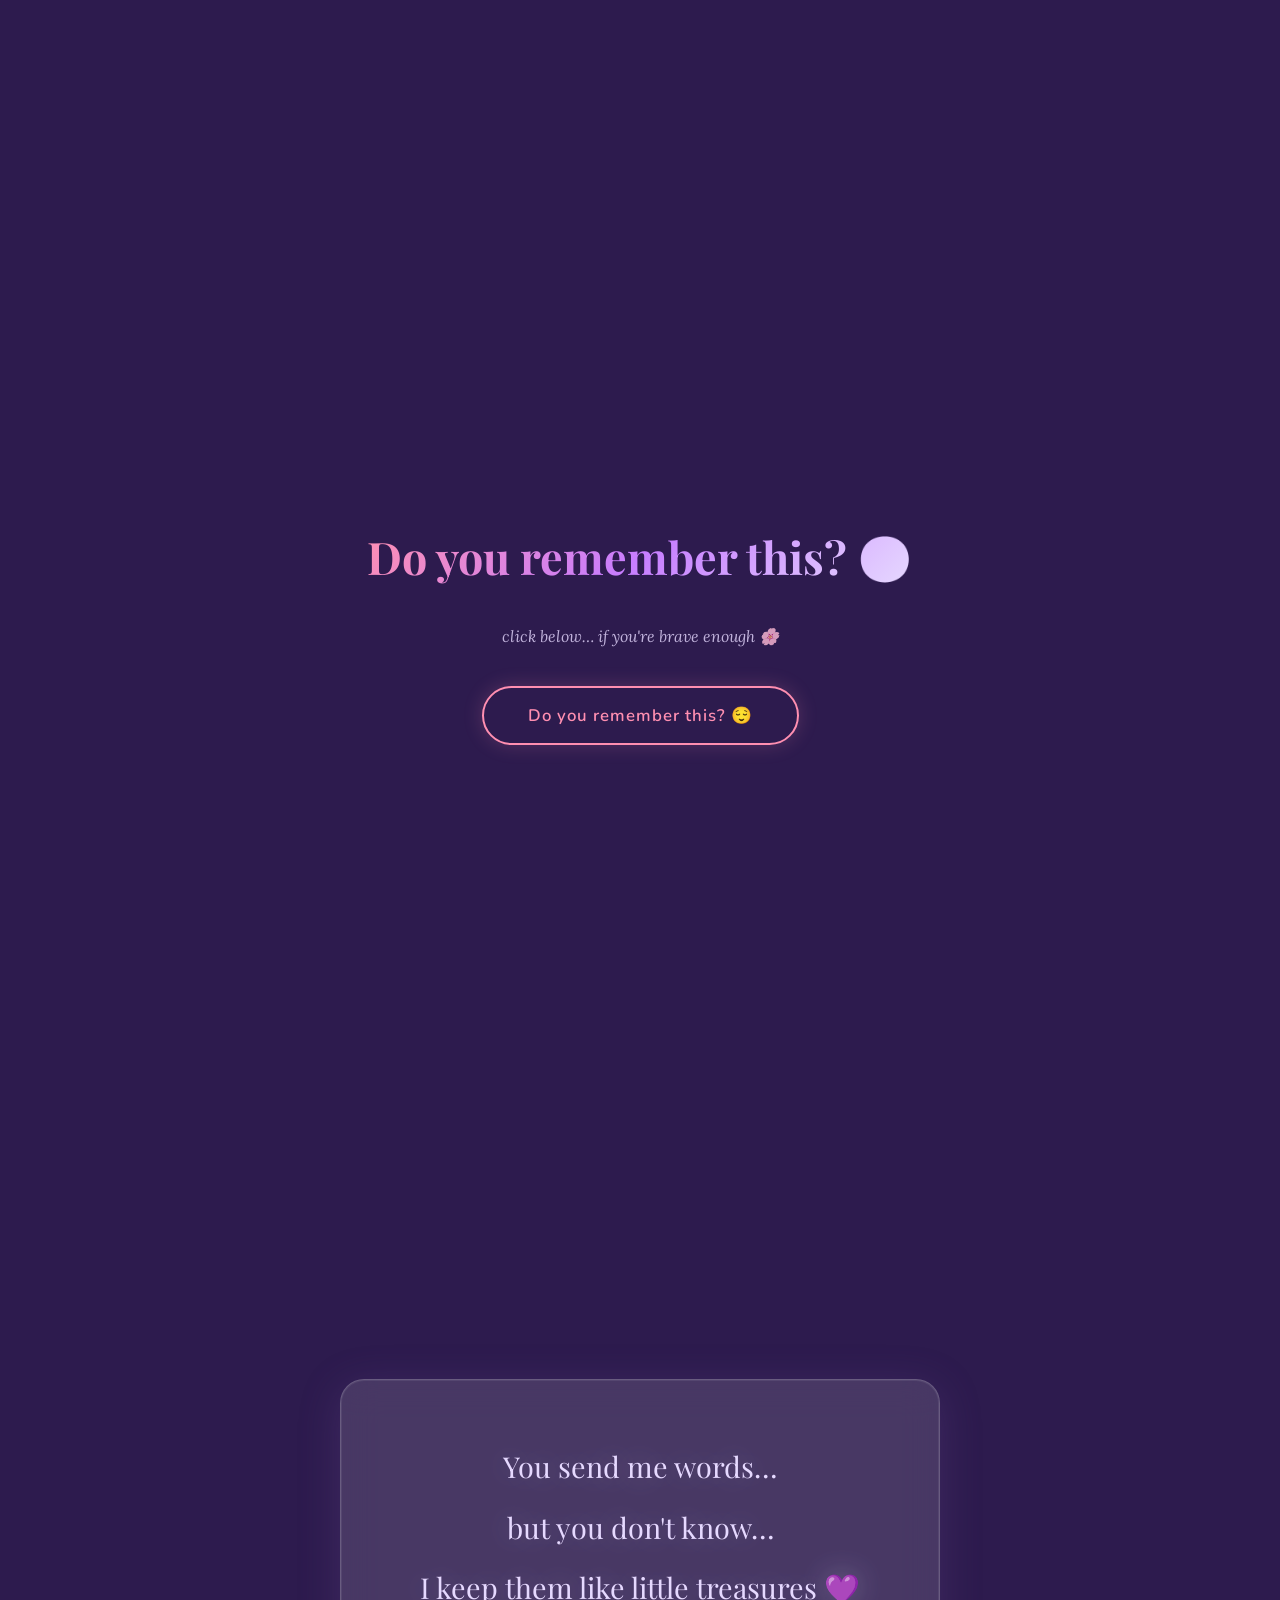
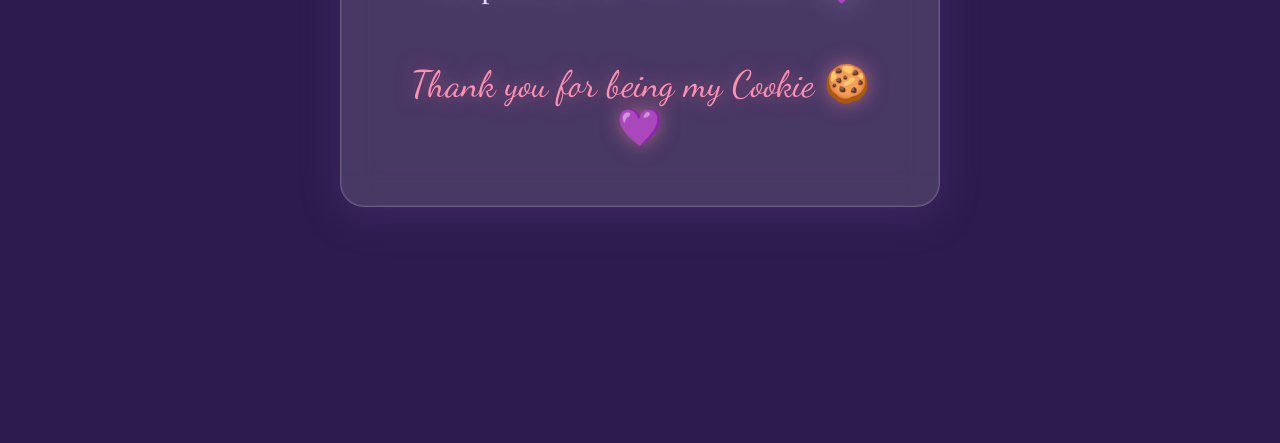
==== commit 66e5a37d: "Update index.html" ====
--- a/index.html
+++ b/index.html
@@ -787,7 +787,7 @@
      4. ACTION BOARD
 ══════════════════════════════════════ -->
 <section id="actionboard">
-  <h2 class="msg-section-title reveal">My little dream board 🌟</h2>
+  <h2 class="msg-section-title reveal">Your Action board 🌟</h2>
 
   <div class="action-polaroid reveal">
     <div class="action-img-wrap">
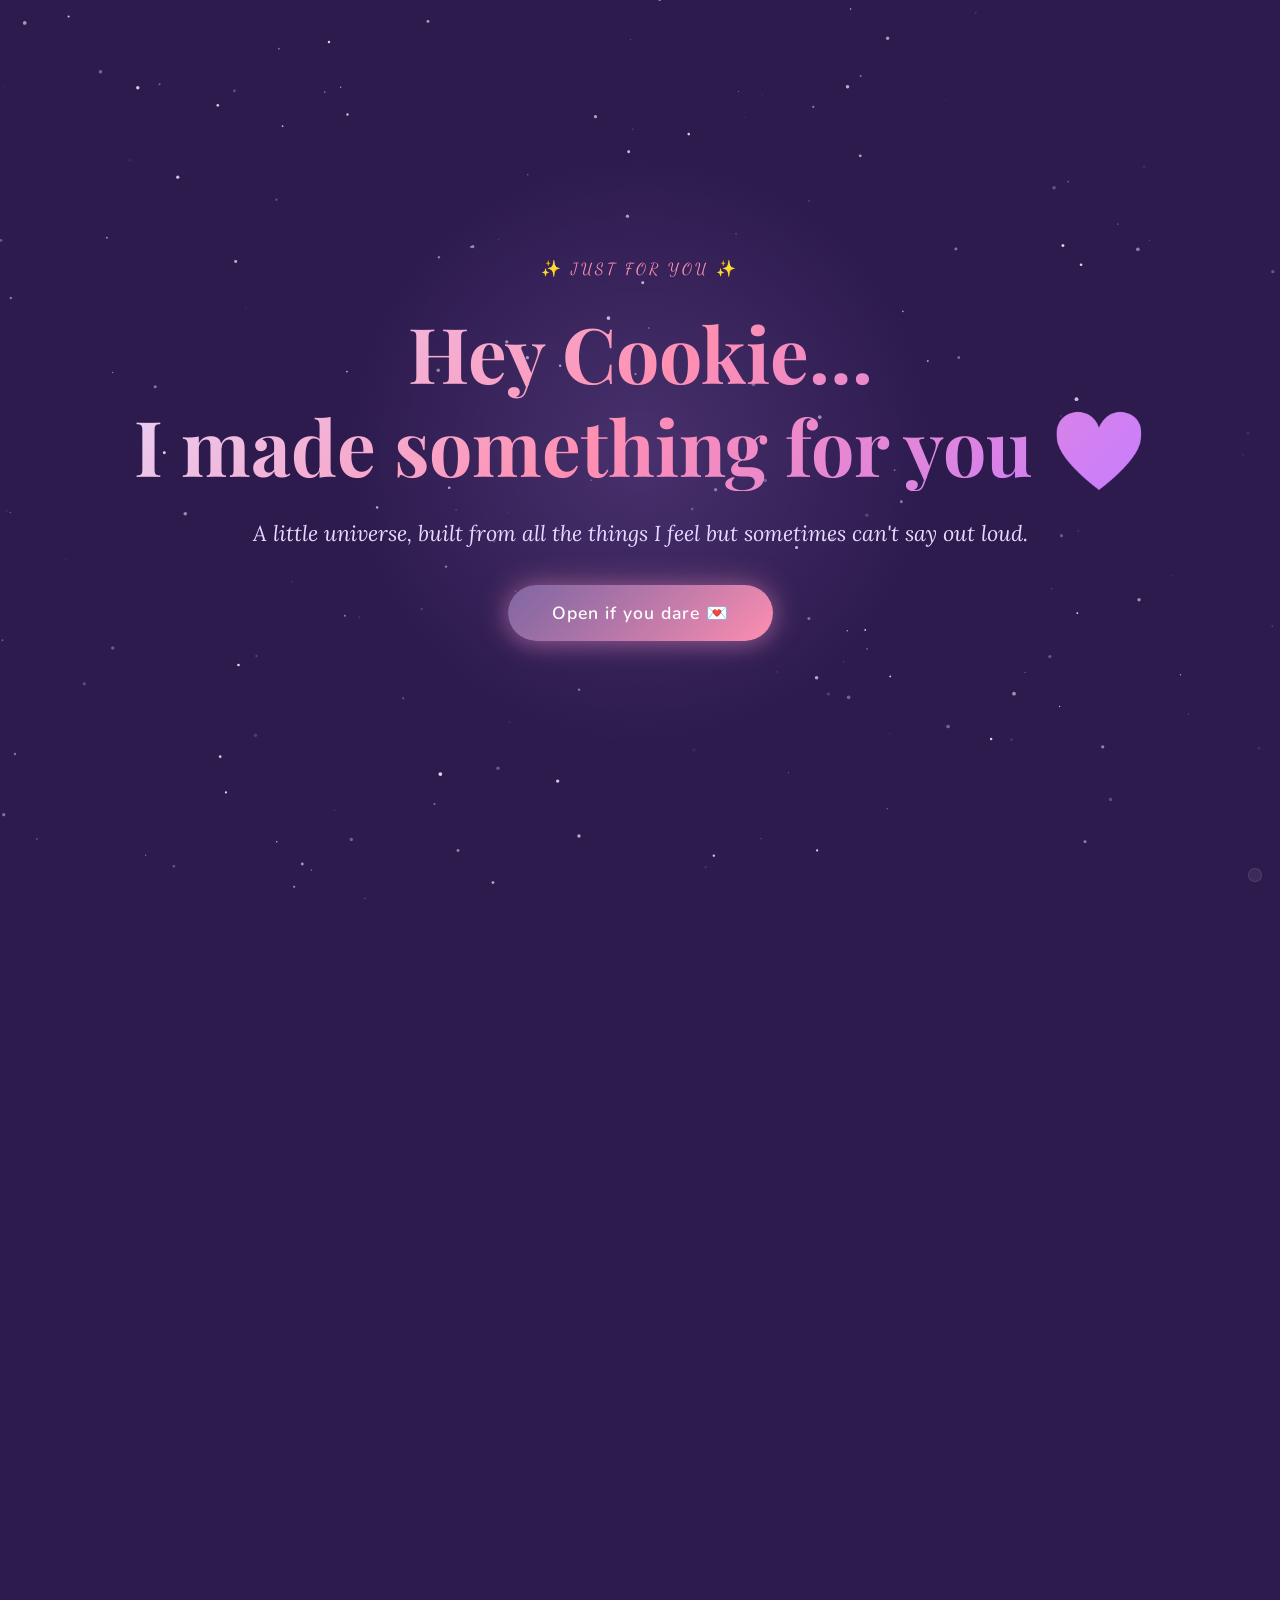
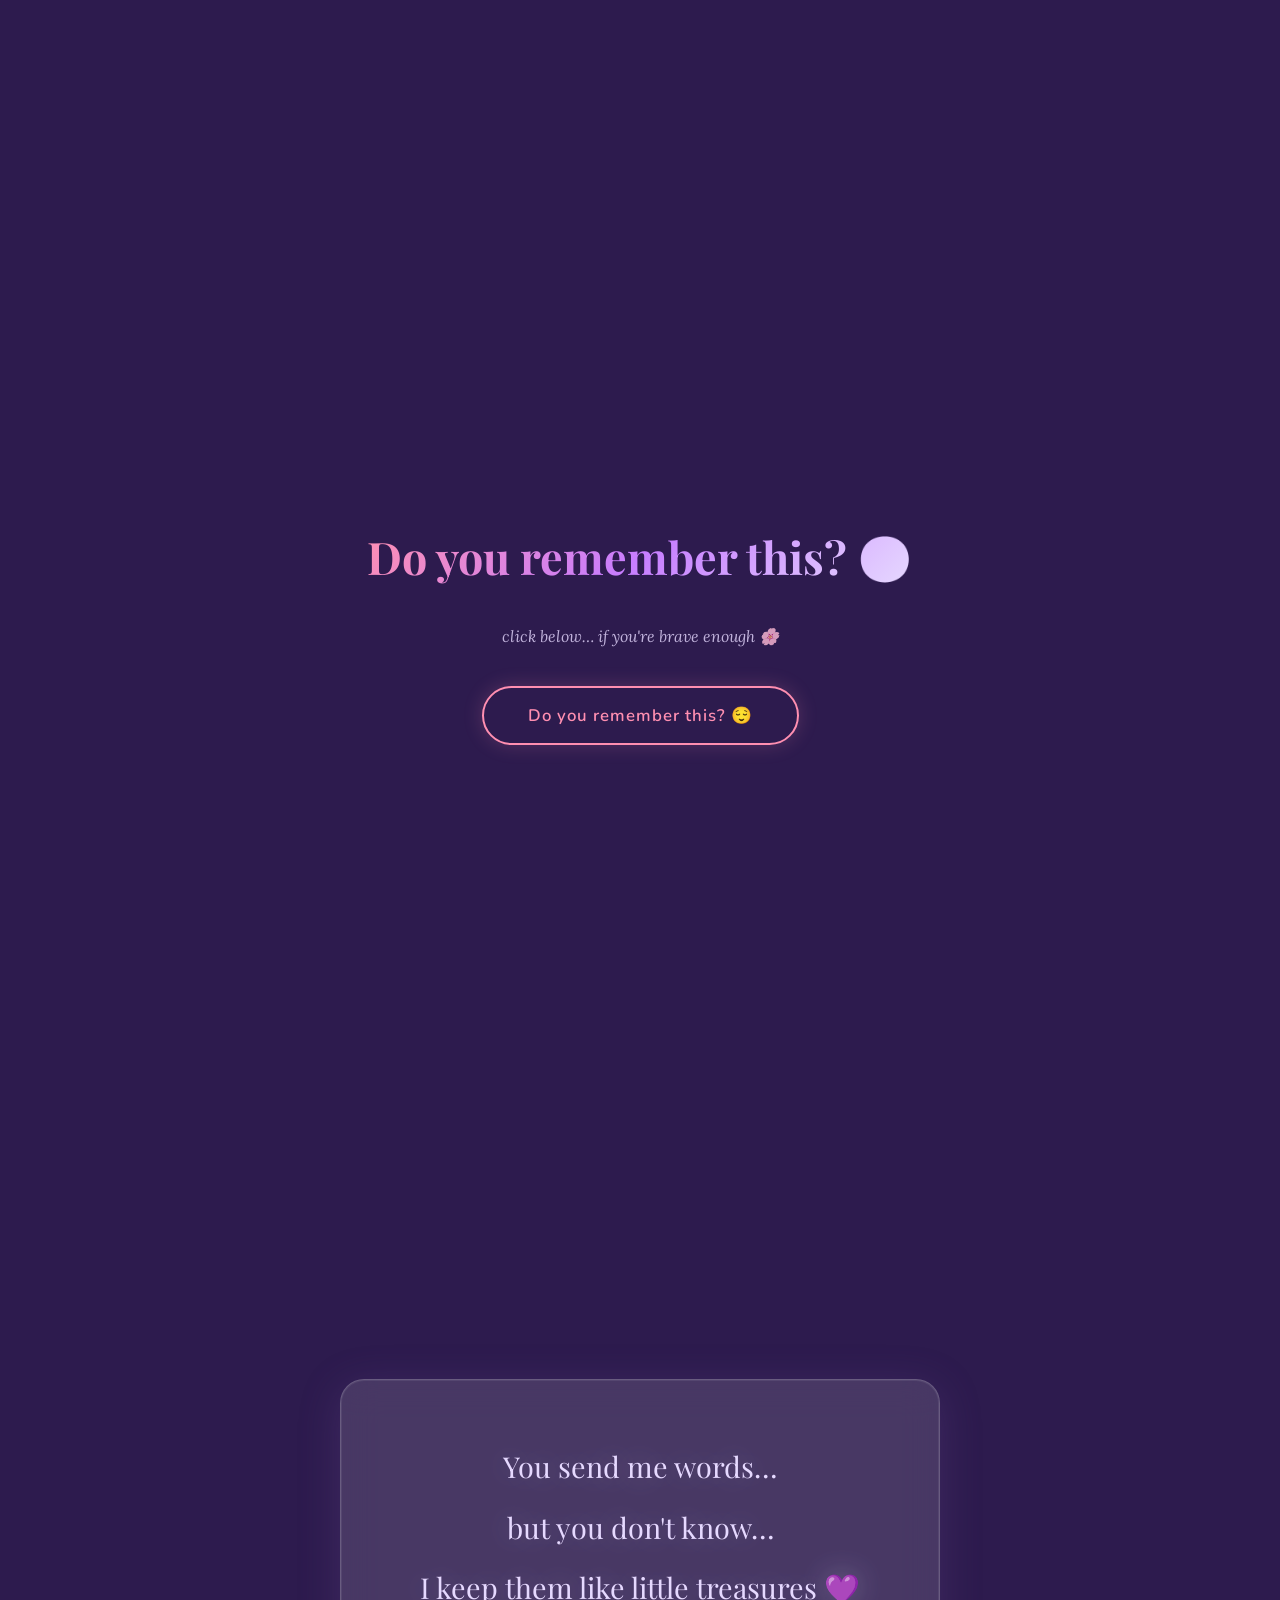
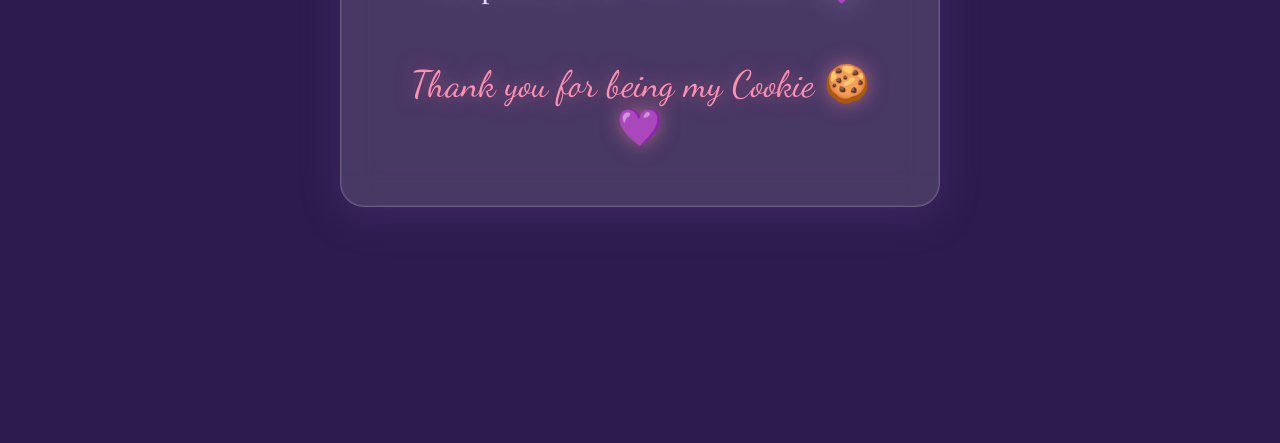
==== commit 1445dc75: "Update index.html" ====
--- a/index.html
+++ b/index.html
@@ -793,7 +793,7 @@
     <div class="action-img-wrap">
       <img src="ActionBoard.png" alt="Action Board" onerror="this.parentElement.innerHTML='<div class=\'action-img-placeholder\'><span class=\'big-emoji\'>🌟</span><p>My Action Board<br/>Every dream,<br/>every goal 💜</p></div>'" />
     </div>
-    <p class="action-caption">✨ ActionBoard.png ✨</p>
+    <p class="action-caption">✨ Cookie's World ✨</p>
   </div>
 
   <p class="action-text reveal" id="actionText">
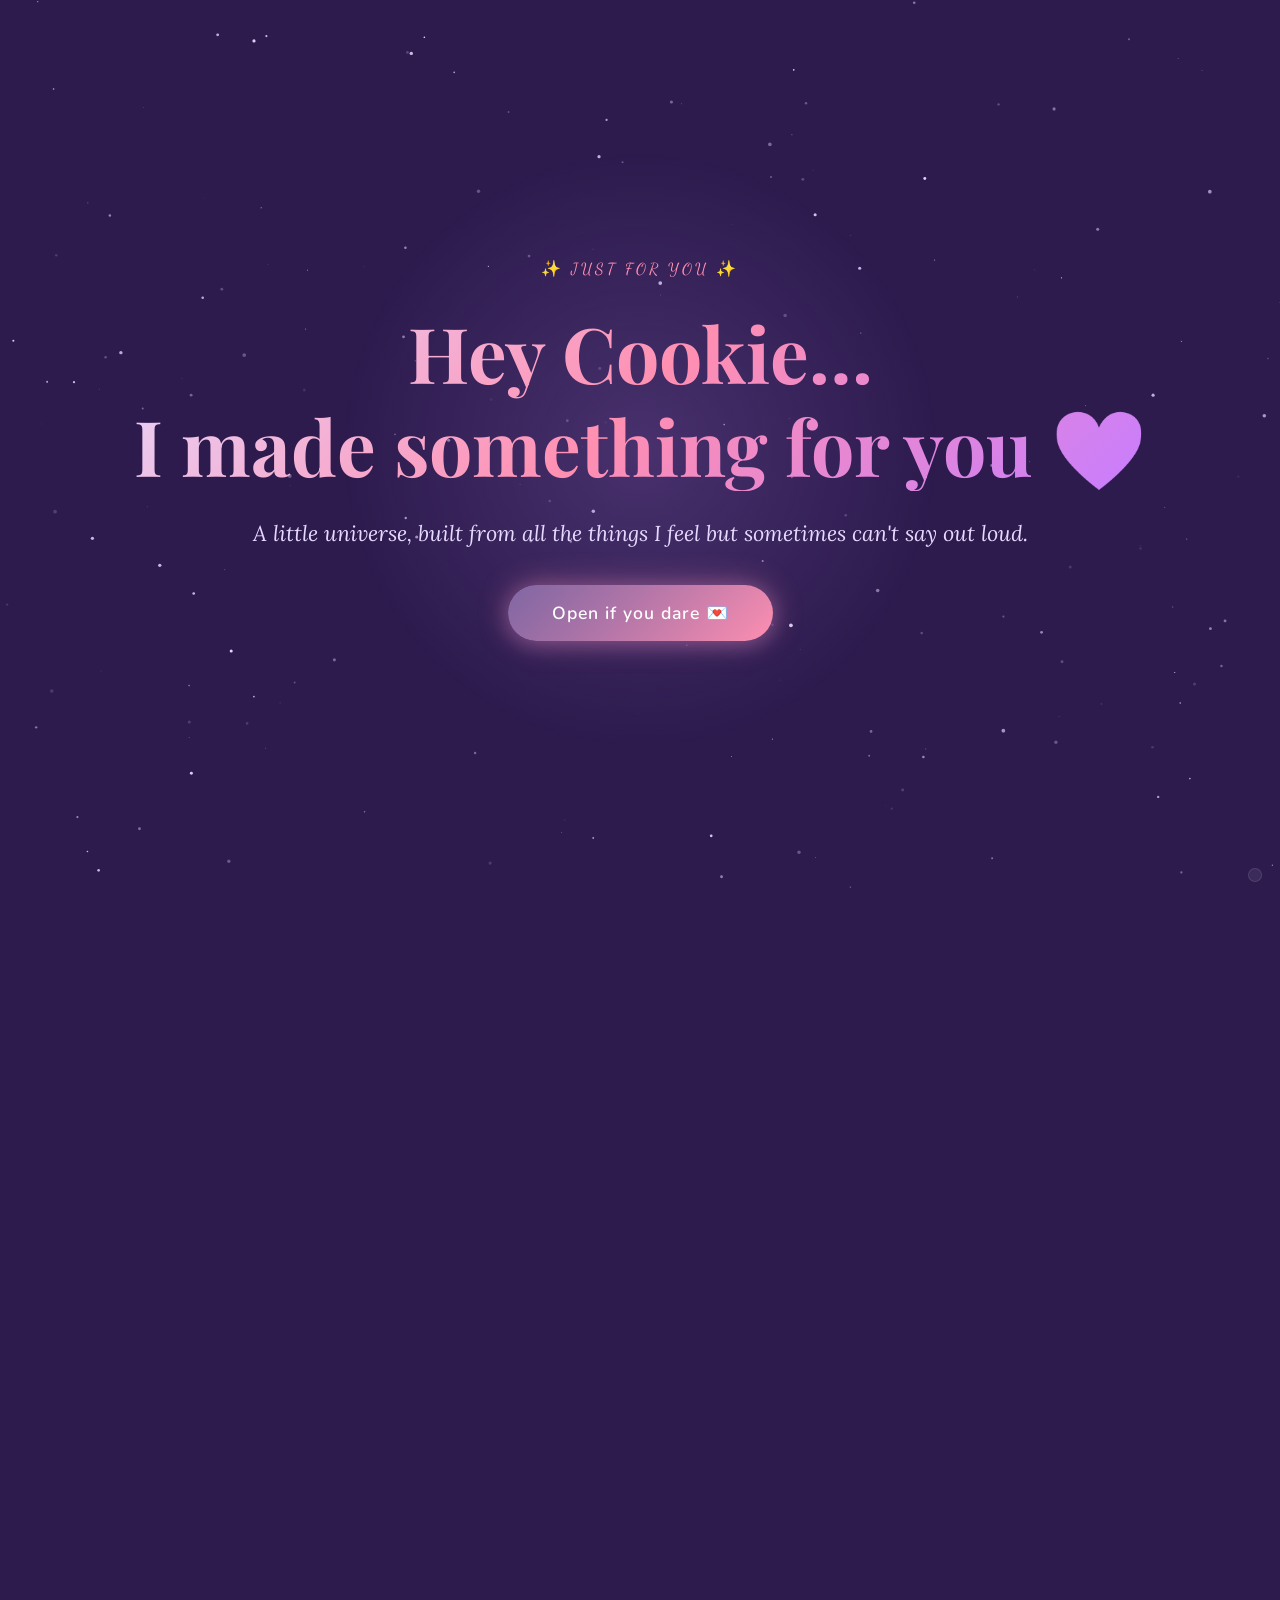
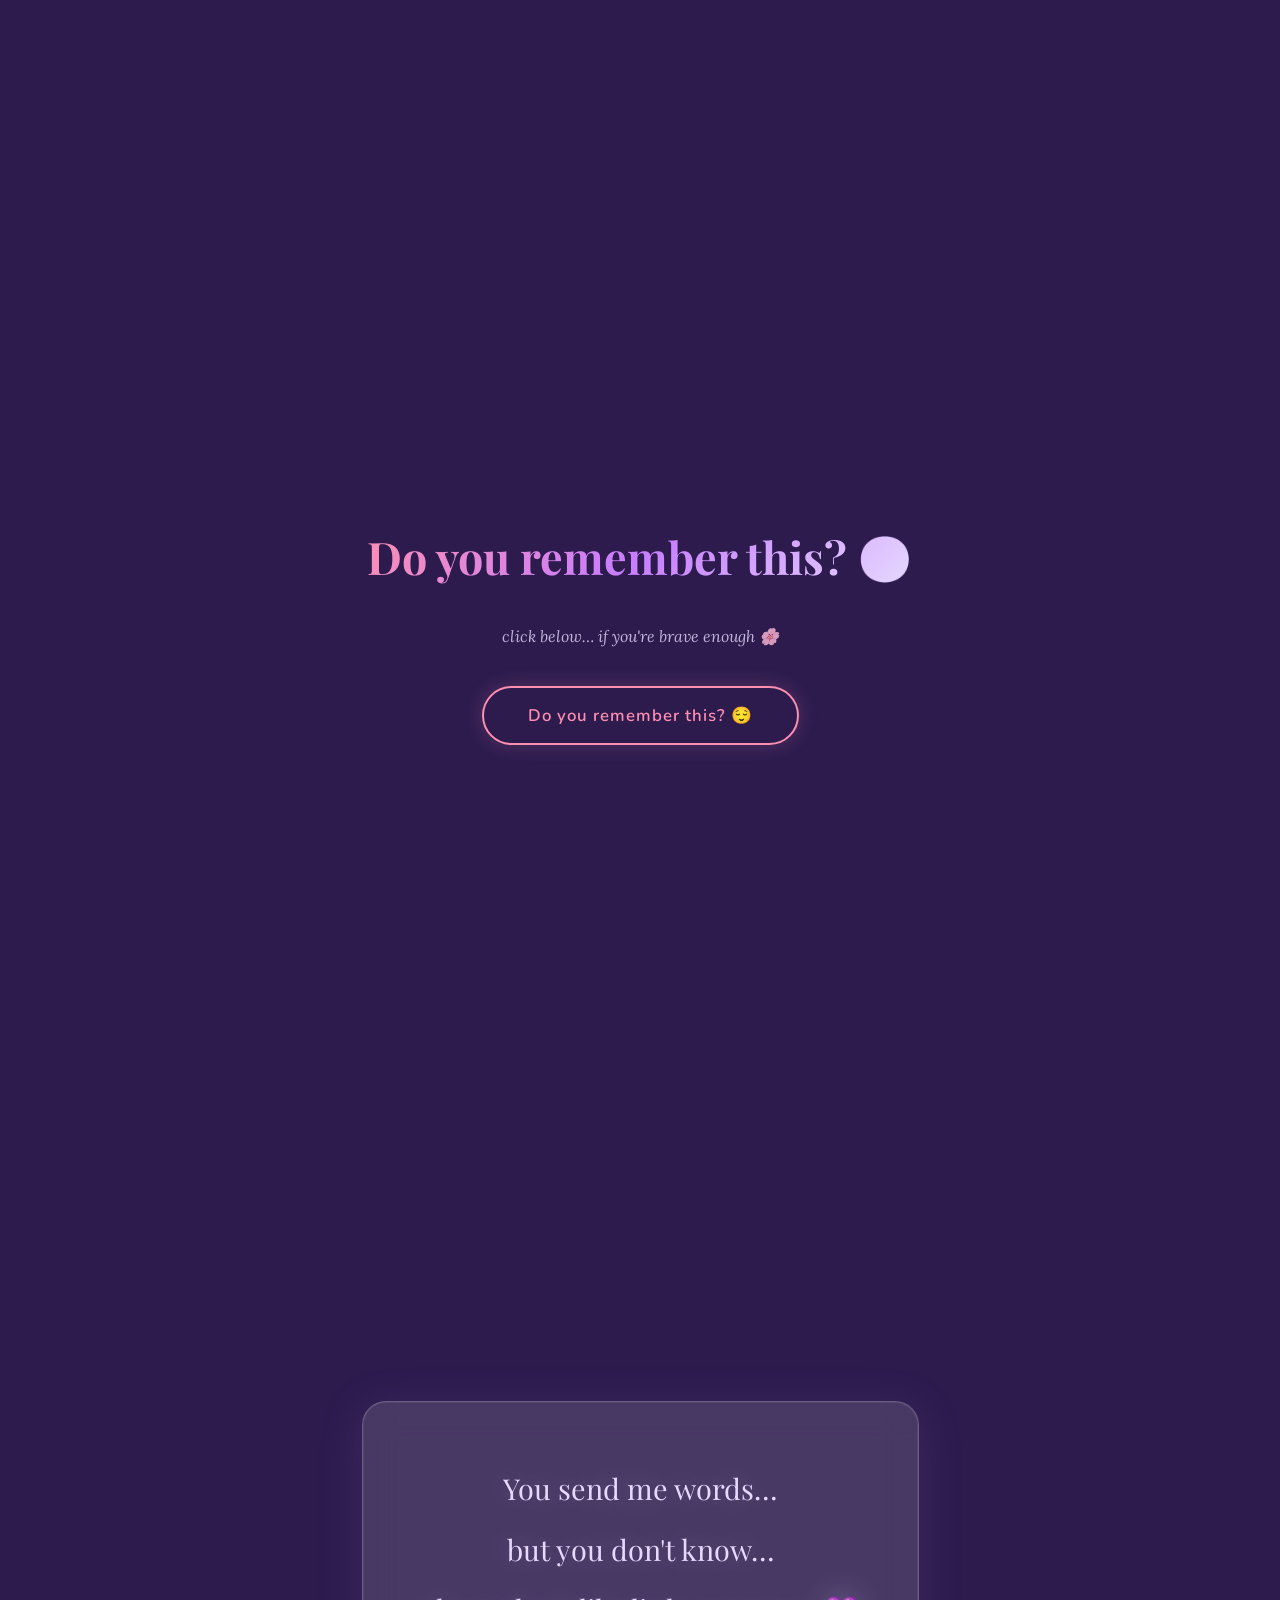
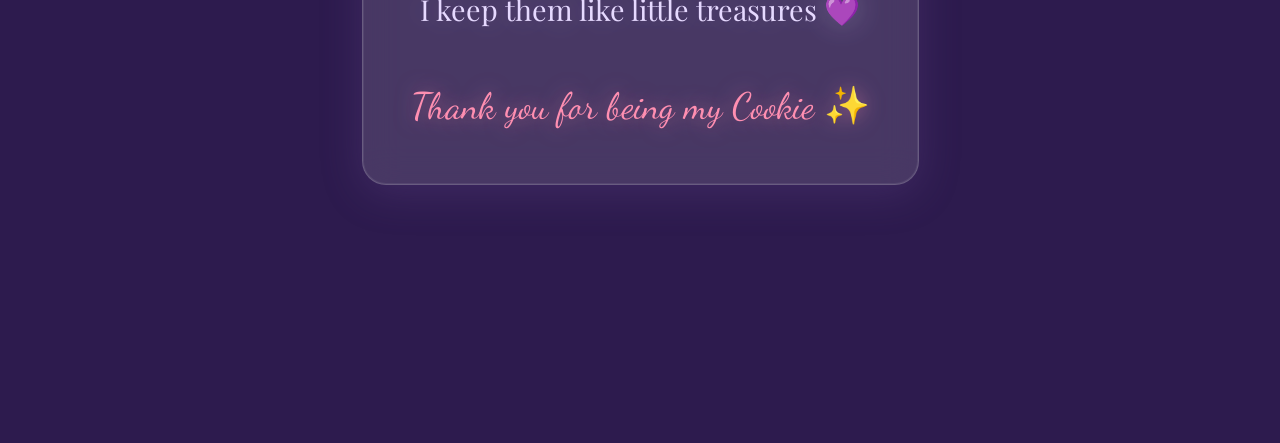
==== commit 0d5e7285: "Update index.html" ====
--- a/index.html
+++ b/index.html
@@ -847,7 +847,7 @@
     </p>
     <br/><br/>
     <p class="finale-closing">
-      Thank you for being my Cookie 🍪💜
+      Thank you for being my Cookie ✨
     </p>
   </div>
 </section>
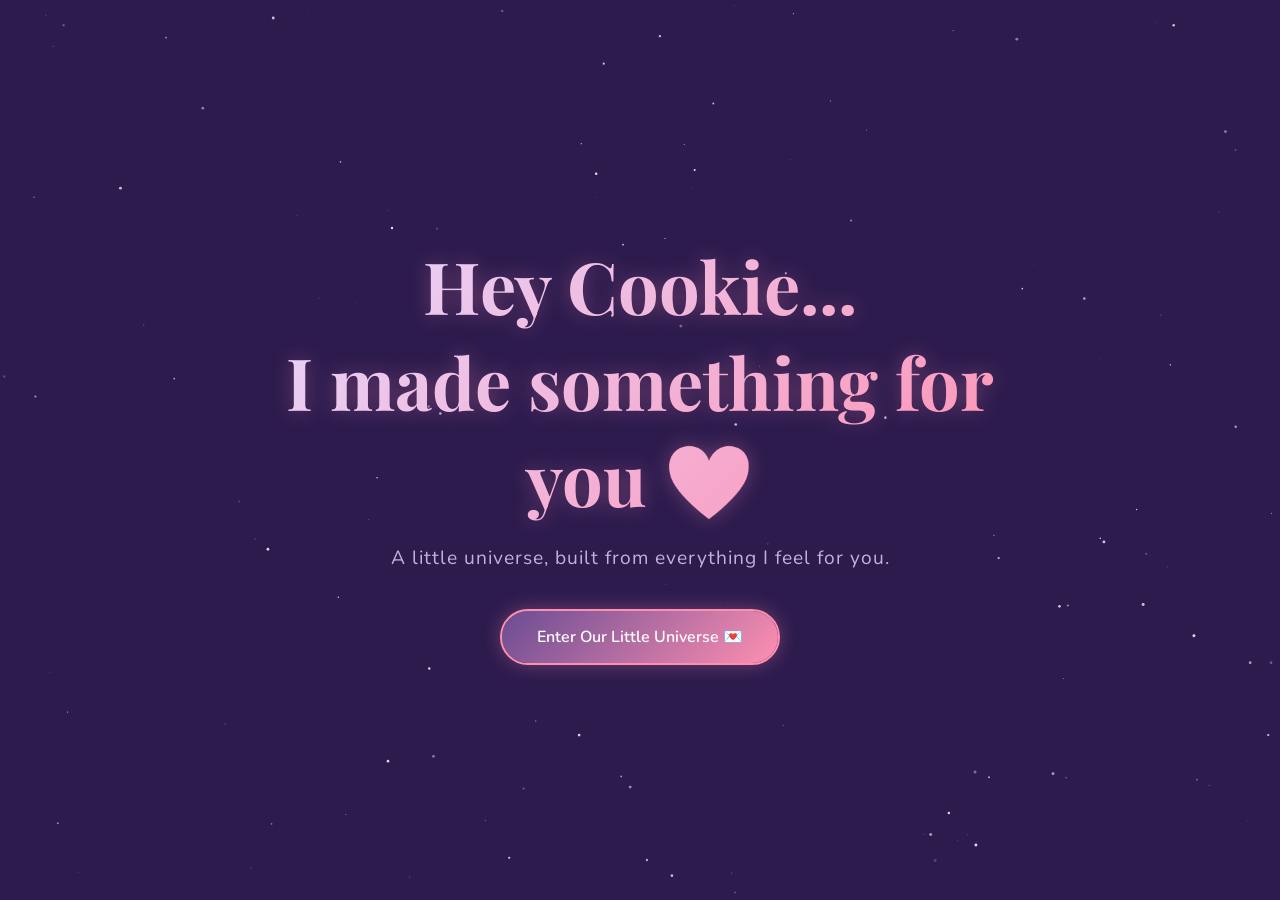
==== commit 1b8f1b14: "Add files via upload" ====
--- a/index.html
+++ b/index.html
@@ -1,1154 +1,103 @@
-<!DOCTYPE html>
-<html lang="en">
-<head>
-<meta charset="UTF-8" />
-<meta name="viewport" content="width=device-width, initial-scale=1.0" />
-<title>Our Little Universe 💜</title>
-<link rel="preconnect" href="https://fonts.googleapis.com" />
-<link rel="preconnect" href="https://fonts.gstatic.com" crossorigin />
-<link href="https://fonts.googleapis.com/css2?family=Playfair+Display:ital,wght@0,400;0,600;1,400&family=Lora:ital,wght@0,400;1,400;1,600&family=Dancing+Script:wght@500;700&family=Nunito:wght@300;400;600&display=swap" rel="stylesheet" />
-
-<style>
-  /* ── VARIABLES ── */
-  :root {
-    --deep:    #2D1B4E;
-    --mid:     #6A4C93;
-    --pale:    #E6D9FF;
-    --pink:    #FF8FB1;
-    --white:   #FFFFFF;
-    --glow:    rgba(106, 76, 147, 0.55);
-    --glass:   rgba(255, 255, 255, 0.08);
-    --glass2:  rgba(255, 255, 255, 0.13);
-  }
-
-  /* ── RESET ── */
-  *, *::before, *::after { margin: 0; padding: 0; box-sizing: border-box; }
-
-  html { scroll-behavior: smooth; }
-
-  body {
-    font-family: 'Nunito', sans-serif;
-    background: var(--deep);
-    color: var(--white);
-    overflow-x: hidden;
-    cursor: default;
-  }
-
-  /* ── SCROLLBAR ── */
-  ::-webkit-scrollbar { width: 5px; }
-  ::-webkit-scrollbar-track { background: var(--deep); }
-  ::-webkit-scrollbar-thumb { background: var(--mid); border-radius: 10px; }
-
-  /* ── GLOBAL GLASS CARD ── */
-  .glass-card {
-    background: var(--glass2);
-    backdrop-filter: blur(18px);
-    -webkit-backdrop-filter: blur(18px);
-    border: 1px solid rgba(255,255,255,0.18);
-    border-radius: 24px;
-    box-shadow: 0 8px 40px rgba(106,76,147,0.3), inset 0 0 0 1px rgba(255,255,255,0.07);
-  }
-
-  /* ── STARS CANVAS ── */
-  #stars-canvas {
-    position: fixed;
-    top: 0; left: 0;
-    width: 100%; height: 100%;
-    pointer-events: none;
-    z-index: 0;
-  }
-
-  /* ── FLOATING HEARTS LAYER ── */
-  #hearts-layer {
-    position: fixed;
-    top: 0; left: 0;
-    width: 100%; height: 100%;
-    pointer-events: none;
-    z-index: 1;
-    overflow: hidden;
-  }
-
-  .float-heart {
-    position: absolute;
-    bottom: -60px;
-    font-size: 1.4rem;
-    animation: riseHeart linear forwards;
-    opacity: 0;
-  }
-
-  @keyframes riseHeart {
-    0%   { transform: translateY(0) rotate(0deg); opacity: 0.9; }
-    80%  { opacity: 0.7; }
-    100% { transform: translateY(-110vh) rotate(20deg); opacity: 0; }
-  }
-
-  /* ── SECTION BASE ── */
-  section {
-    position: relative;
-    z-index: 2;
-    min-height: 100vh;
-    display: flex;
-    flex-direction: column;
-    align-items: center;
-    justify-content: center;
-    padding: 60px 20px;
-  }
-
-  /* ══════════════════════════════════════
-     1. LANDING
-  ══════════════════════════════════════ */
-  #landing {
-    text-align: center;
-    gap: 28px;
-  }
-
-  .landing-glow {
-    position: absolute;
-    width: 600px; height: 600px;
-    border-radius: 50%;
-    background: radial-gradient(circle, rgba(106,76,147,0.45) 0%, transparent 70%);
-    top: 50%; left: 50%;
-    transform: translate(-50%, -50%);
-    pointer-events: none;
-    animation: pulseGlow 4s ease-in-out infinite;
-  }
-
-  @keyframes pulseGlow {
-    0%, 100% { transform: translate(-50%, -50%) scale(1); opacity: 0.7; }
-    50%       { transform: translate(-50%, -50%) scale(1.15); opacity: 1; }
-  }
-
-  .landing-tag {
-    font-family: 'Dancing Script', cursive;
-    font-size: clamp(0.85rem, 2vw, 1rem);
-    color: var(--pink);
-    letter-spacing: 3px;
-    text-transform: uppercase;
-    opacity: 0;
-    animation: fadeUp 1s ease 0.3s forwards;
-  }
-
-  .landing-title {
-    font-family: 'Playfair Display', serif;
-    font-size: clamp(2.2rem, 7vw, 4.8rem);
-    line-height: 1.2;
-    background: linear-gradient(135deg, var(--pale) 0%, var(--pink) 50%, #c77dff 100%);
-    -webkit-background-clip: text;
-    -webkit-text-fill-color: transparent;
-    background-clip: text;
-    opacity: 0;
-    animation: fadeUp 1s ease 0.6s forwards;
-    text-shadow: none;
-  }
-
-  .landing-sub {
-    font-family: 'Lora', serif;
-    font-size: clamp(1rem, 3vw, 1.35rem);
-    color: var(--pale);
-    opacity: 0;
-    animation: fadeUp 1s ease 0.9s forwards;
-    font-style: italic;
-  }
-
-  .btn-open {
-    margin-top: 10px;
-    padding: 16px 44px;
-    border: none;
-    border-radius: 50px;
-    background: linear-gradient(135deg, var(--mid), var(--pink));
-    color: var(--white);
-    font-family: 'Nunito', sans-serif;
-    font-size: 1.1rem;
-    font-weight: 600;
-    cursor: pointer;
-    letter-spacing: 1px;
-    box-shadow: 0 0 30px rgba(255,143,177,0.45), 0 4px 20px rgba(106,76,147,0.5);
-    transition: transform 0.3s, box-shadow 0.3s;
-    opacity: 0;
-    animation: fadeUp 1s ease 1.2s forwards;
-    position: relative;
-    overflow: hidden;
-  }
-
-  .btn-open::before {
-    content: '';
-    position: absolute;
-    inset: 0;
-    background: linear-gradient(135deg, rgba(255,255,255,0.15), transparent);
-    border-radius: inherit;
-  }
-
-  .btn-open:hover {
-    transform: scale(1.07) translateY(-2px);
-    box-shadow: 0 0 50px rgba(255,143,177,0.65), 0 8px 30px rgba(106,76,147,0.6);
-  }
-
-  @keyframes fadeUp {
-    from { opacity: 0; transform: translateY(30px); }
-    to   { opacity: 1; transform: translateY(0); }
-  }
-
-  /* ══════════════════════════════════════
-     2. GIFT BOX
-  ══════════════════════════════════════ */
-  #giftbox {
-    gap: 32px;
-    opacity: 0;
-    transition: opacity 0.8s ease;
-  }
-
-  #giftbox.visible { opacity: 1; }
-
-  .section-label {
-    font-family: 'Dancing Script', cursive;
-    font-size: clamp(1rem, 3vw, 1.3rem);
-    color: var(--pink);
-    letter-spacing: 3px;
-    text-align: center;
-  }
-
-  .gift-wrap {
-    position: relative;
-    width: 180px; height: 180px;
-    cursor: pointer;
-    filter: drop-shadow(0 0 30px rgba(106,76,147,0.7));
-    transition: filter 0.3s;
-  }
-
-  .gift-wrap:hover { filter: drop-shadow(0 0 50px rgba(255,143,177,0.8)); }
-
-  .gift-box-svg { width: 100%; height: 100%; }
-
-  .gift-hint {
-    font-family: 'Lora', serif;
-    font-style: italic;
-    color: var(--pale);
-    font-size: 0.95rem;
-    text-align: center;
-    opacity: 0.75;
-    animation: softPulse 2.5s ease-in-out infinite;
-  }
-
-  @keyframes softPulse {
-    0%, 100% { opacity: 0.6; }
-    50%       { opacity: 1; }
-  }
-
-  .shake { animation: shakeBox 0.5s ease !important; }
-
-  @keyframes shakeBox {
-    0%   { transform: rotate(0deg); }
-    15%  { transform: rotate(-6deg) scale(1.05); }
-    30%  { transform: rotate(6deg) scale(1.05); }
-    45%  { transform: rotate(-4deg); }
-    60%  { transform: rotate(4deg); }
-    75%  { transform: rotate(-2deg); }
-    100% { transform: rotate(0deg); }
-  }
-
-  /* sparkles */
-  .sparkle {
-    position: absolute;
-    width: 8px; height: 8px;
-    border-radius: 50%;
-    pointer-events: none;
-    animation: sparkleFly 1s ease forwards;
-  }
-
-  @keyframes sparkleFly {
-    0%   { transform: scale(0) translate(0,0); opacity: 1; }
-    100% { transform: scale(1) translate(var(--sx), var(--sy)); opacity: 0; }
-  }
-
-  /* ══════════════════════════════════════
-     3. MESSAGES
-  ══════════════════════════════════════ */
-  #messages {
-    gap: 60px;
-    max-width: 780px;
-    margin: 0 auto;
-    padding-top: 80px;
-    padding-bottom: 80px;
-    opacity: 0;
-    transition: opacity 0.8s ease;
-  }
-
-  #messages.visible { opacity: 1; }
-
-  .msg-section-title {
-    font-family: 'Playfair Display', serif;
-    font-size: clamp(1.6rem, 4vw, 2.4rem);
-    text-align: center;
-    background: linear-gradient(135deg, var(--pale), var(--pink));
-    -webkit-background-clip: text;
-    -webkit-text-fill-color: transparent;
-    background-clip: text;
-  }
-
-  /* CHAT BUBBLES */
-  .chat-wrap { display: flex; flex-direction: column; gap: 16px; width: 100%; }
-
-  .chat-bubble {
-    max-width: 80%;
-    padding: 14px 20px;
-    border-radius: 20px;
-    font-family: 'Lora', serif;
-    font-size: 0.97rem;
-    line-height: 1.7;
-    white-space: pre-line;
-    opacity: 0;
-    transform: translateY(20px);
-    transition: opacity 0.6s ease, transform 0.6s ease;
-  }
-
-  .chat-bubble.show { opacity: 1; transform: translateY(0); }
-
-  .chat-left {
-    align-self: flex-start;
-    background: linear-gradient(135deg, rgba(106,76,147,0.7), rgba(45,27,78,0.8));
-    border-bottom-left-radius: 4px;
-    border: 1px solid rgba(255,255,255,0.15);
-    box-shadow: 0 4px 20px rgba(106,76,147,0.3);
-    backdrop-filter: blur(10px);
-  }
-
-  .chat-right {
-    align-self: flex-end;
-    background: linear-gradient(135deg, rgba(255,143,177,0.6), rgba(199,125,255,0.5));
-    border-bottom-right-radius: 4px;
-    border: 1px solid rgba(255,255,255,0.18);
-    box-shadow: 0 4px 20px rgba(255,143,177,0.25);
-    backdrop-filter: blur(10px);
-  }
-
-  /* POLAROID */
-  .polaroid-grid {
-    display: flex;
-    flex-wrap: wrap;
-    gap: 24px;
-    justify-content: center;
-  }
-
-  .polaroid {
-    background: rgba(255,255,255,0.95);
-    padding: 14px 14px 40px 14px;
-    border-radius: 4px;
-    width: 200px;
-    box-shadow: 0 8px 30px rgba(0,0,0,0.35), 0 0 0 1px rgba(255,255,255,0.2);
-    transform: rotate(var(--rot, -3deg));
-    transition: transform 0.35s ease, box-shadow 0.35s ease;
-    opacity: 0;
-    animation: none;
-    position: relative;
-    cursor: pointer;
-  }
-
-  .polaroid:hover {
-    transform: rotate(0deg) scale(1.06);
-    box-shadow: 0 16px 50px rgba(106,76,147,0.5), 0 0 0 1px rgba(255,255,255,0.3);
-    z-index: 5;
-  }
-
-  .polaroid-inner {
-    background: linear-gradient(135deg, #f0e6ff, #ffd6e7);
-    width: 100%; aspect-ratio: 1;
-    border-radius: 2px;
-    display: flex;
-    align-items: center;
-    justify-content: center;
-    font-size: 2.4rem;
-    margin-bottom: 8px;
-  }
-
-  .polaroid-caption {
-    font-family: 'Dancing Script', cursive;
-    color: var(--deep);
-    font-size: 0.9rem;
-    text-align: center;
-    line-height: 1.4;
-    padding: 0 4px;
-  }
-
-  /* TYPEWRITER */
-  .typewriter-box {
-    width: 100%;
-    padding: 32px 36px;
-    text-align: center;
-  }
-
-  .typewriter-text {
-    font-family: 'Dancing Script', cursive;
-    font-size: clamp(1.3rem, 4vw, 1.9rem);
-    color: var(--pale);
-    line-height: 1.8;
-    min-height: 120px;
-  }
-
-  .cursor-blink {
-    display: inline-block;
-    width: 2px;
-    height: 1.2em;
-    background: var(--pink);
-    margin-left: 3px;
-    vertical-align: text-bottom;
-    animation: blink 0.8s step-end infinite;
-  }
-
-  @keyframes blink {
-    0%, 100% { opacity: 1; }
-    50%       { opacity: 0; }
-  }
-
-  /* ══════════════════════════════════════
-     4. ACTION BOARD
-  ══════════════════════════════════════ */
-  #actionboard {
-    gap: 48px;
-    max-width: 800px;
-    margin: 0 auto;
-    padding-top: 80px;
-    padding-bottom: 80px;
-    opacity: 0;
-    transition: opacity 0.8s ease;
-  }
-
-  #actionboard.visible { opacity: 1; }
-
-  .action-polaroid {
-    background: rgba(255,255,255,0.92);
-    padding: 20px 20px 56px 20px;
-    border-radius: 4px;
-    max-width: 380px;
-    margin: 0 auto;
-    box-shadow: 0 0 50px rgba(106,76,147,0.55), 0 20px 60px rgba(0,0,0,0.4);
-    transform: rotate(-1.5deg);
-    transition: transform 0.4s ease;
-  }
-
-  .action-polaroid:hover { transform: rotate(0deg) scale(1.02); }
-
-  .action-img-wrap {
-    width: 100%;
-    aspect-ratio: 3/4;
-    background: linear-gradient(135deg, #c77dff33, #ff8fb133, #e6d9ff44);
-    border-radius: 2px;
-    display: flex;
-    align-items: center;
-    justify-content: center;
-    overflow: hidden;
-    position: relative;
-  }
-
-  .action-img-wrap img {
-    width: 100%; height: 100%;
-    object-fit: cover;
-    border-radius: 2px;
-  }
-
-  .action-img-placeholder {
-    text-align: center;
-    padding: 20px;
-  }
-
-  .action-img-placeholder .big-emoji { font-size: 4rem; margin-bottom: 10px; display: block; }
-  .action-img-placeholder p {
-    font-family: 'Dancing Script', cursive;
-    color: var(--mid);
-    font-size: 1.1rem;
-  }
-
-  .action-caption {
-    font-family: 'Dancing Script', cursive;
-    color: var(--deep);
-    font-size: 1.1rem;
-    text-align: center;
-    margin-top: 12px;
-    font-weight: 700;
-  }
-
-  .action-text {
-    font-family: 'Lora', serif;
-    color: var(--pale);
-    text-align: center;
-    line-height: 1.9;
-    font-size: clamp(0.95rem, 2.5vw, 1.1rem);
-    opacity: 0;
-    transform: translateY(20px);
-    transition: opacity 0.7s ease 0.3s, transform 0.7s ease 0.3s;
-    max-width: 560px;
-  }
-
-  .action-text.show { opacity: 1; transform: translateY(0); }
-
-  /* ══════════════════════════════════════
-     5. BLUSH MODE
-  ══════════════════════════════════════ */
-  #blushmode {
-    gap: 40px;
-    text-align: center;
-    padding-top: 80px;
-    padding-bottom: 80px;
-  }
-
-  .blush-title {
-    font-family: 'Playfair Display', serif;
-    font-size: clamp(1.8rem, 5vw, 2.8rem);
-    background: linear-gradient(135deg, var(--pink), #c77dff, var(--pale));
-    -webkit-background-clip: text;
-    -webkit-text-fill-color: transparent;
-    background-clip: text;
-  }
-
-  .btn-blush {
-    padding: 16px 44px;
-    border: 2px solid var(--pink);
-    border-radius: 50px;
-    background: transparent;
-    color: var(--pink);
-    font-family: 'Nunito', sans-serif;
-    font-size: 1.05rem;
-    font-weight: 600;
-    cursor: pointer;
-    letter-spacing: 1px;
-    transition: all 0.35s ease;
-    box-shadow: 0 0 20px rgba(255,143,177,0.2);
-  }
-
-  .btn-blush:hover {
-    background: var(--pink);
-    color: var(--deep);
-    box-shadow: 0 0 40px rgba(255,143,177,0.5);
-    transform: scale(1.05);
-  }
-
-  .blush-card {
-    max-width: 540px;
-    width: 100%;
-    padding: 36px 40px;
-    opacity: 0;
-    transform: scale(0.9);
-    transition: opacity 0.6s ease, transform 0.6s ease;
-    text-align: center;
-  }
-
-  .blush-card.show {
-    opacity: 1;
-    transform: scale(1);
-  }
-
-  .blush-line {
-    font-family: 'Playfair Display', serif;
-    font-style: italic;
-    font-size: clamp(1.1rem, 3vw, 1.5rem);
-    color: var(--pale);
-    line-height: 1.8;
-  }
-
-  /* ══════════════════════════════════════
-     6. FINAL SECTION
-  ══════════════════════════════════════ */
-  #finale {
-    text-align: center;
-    gap: 36px;
-    padding: 100px 20px;
-    position: relative;
-  }
-
-  .finale-poem {
-    font-family: 'Playfair Display', serif;
-    font-size: clamp(1.2rem, 3.5vw, 1.8rem);
-    line-height: 2.1;
-    color: var(--pale);
-    opacity: 0;
-    animation: glowReveal 3s ease 0.5s forwards;
-    text-shadow: 0 0 30px rgba(230,217,255,0.3);
-  }
-
-  .finale-closing {
-    font-family: 'Dancing Script', cursive;
-    font-size: clamp(1.5rem, 4vw, 2.3rem);
-    color: var(--pink);
-    opacity: 0;
-    animation: glowReveal 2s ease 2s forwards;
-    text-shadow: 0 0 20px rgba(255,143,177,0.5);
-  }
-
-  @keyframes glowReveal {
-    0%   { opacity: 0; transform: translateY(20px); filter: blur(6px); }
-    100% { opacity: 1; transform: translateY(0); filter: blur(0); }
-  }
-
-  /* ── HIDDEN EASTER EGG ── */
-  #easter-egg-trigger {
-    position: fixed;
-    bottom: 18px;
-    right: 18px;
-    width: 14px;
-    height: 14px;
-    border-radius: 50%;
-    background: rgba(255,255,255,0.07);
-    border: 1px solid rgba(255,255,255,0.1);
-    cursor: pointer;
-    z-index: 9999;
-    transition: background 0.3s;
-  }
-
-  #easter-egg-trigger:hover { background: rgba(255,143,177,0.18); }
-
-  #easter-egg-modal {
-    position: fixed;
-    inset: 0;
-    background: rgba(10,4,22,0.85);
-    backdrop-filter: blur(20px);
-    display: none;
-    align-items: center;
-    justify-content: center;
-    z-index: 10000;
-    padding: 20px;
-  }
-
-  #easter-egg-modal.open { display: flex; }
-
-  .egg-card {
-    max-width: 440px;
-    width: 100%;
-    padding: 52px 44px;
-    text-align: center;
-    animation: eggPop 0.5s cubic-bezier(0.34,1.56,0.64,1) forwards;
-  }
-
-  @keyframes eggPop {
-    from { transform: scale(0.7); opacity: 0; }
-    to   { transform: scale(1); opacity: 1; }
-  }
-
-  .egg-emoji { font-size: 3rem; margin-bottom: 20px; display: block; }
-
-  .egg-text {
-    font-family: 'Playfair Display', serif;
-    font-style: italic;
-    font-size: clamp(1.3rem, 4vw, 1.7rem);
-    line-height: 1.8;
-    background: linear-gradient(135deg, var(--pale), var(--pink));
-    -webkit-background-clip: text;
-    -webkit-text-fill-color: transparent;
-    background-clip: text;
-  }
-
-  .egg-close {
-    margin-top: 30px;
-    padding: 10px 28px;
-    border: 1px solid rgba(255,255,255,0.2);
-    background: transparent;
-    color: var(--pale);
-    border-radius: 50px;
-    cursor: pointer;
-    font-family: 'Nunito', sans-serif;
-    font-size: 0.9rem;
-    transition: all 0.3s;
-  }
-
-  .egg-close:hover { background: rgba(255,255,255,0.08); }
-
-  /* ── TRANSITIONS ── */
-  .section-divider {
-    width: 100%;
-    height: 2px;
-    background: linear-gradient(90deg, transparent, rgba(106,76,147,0.4), transparent);
-    position: relative;
-    z-index: 2;
-    max-width: 600px;
-    margin: 0 auto;
-  }
-
-  /* ── MOBILE ── */
-  @media (max-width: 600px) {
-    .polaroid { width: 160px; }
-    .action-polaroid { max-width: 300px; }
-    .blush-card { padding: 28px 24px; }
-    .egg-card { padding: 40px 28px; }
-    .chat-bubble { max-width: 92%; }
-  }
-
-  /* ── SECTION SCROLL REVEAL ── */
-  .reveal { opacity: 0; transform: translateY(40px); transition: opacity 0.8s ease, transform 0.8s ease; }
-  .reveal.visible { opacity: 1; transform: translateY(0); }
-</style>
-</head>
-<body>
-
-<!-- Stars Canvas -->
-<canvas id="stars-canvas"></canvas>
-
-<!-- Floating Hearts Layer -->
-<div id="hearts-layer"></div>
-
-<!-- ══════════════════════════════════════
-     1. LANDING
-══════════════════════════════════════ -->
-<section id="landing">
-  <div class="landing-glow"></div>
-  <span class="landing-tag">✨ just for you ✨</span>
-  <h1 class="landing-title">Hey Cookie…<br/>I made something for you 💜</h1>
-  <p class="landing-sub">A little universe, built from all the things I feel but sometimes can't say out loud.</p>
-  <button class="btn-open" onclick="openUniverse()">Open if you dare 💌</button>
-</section>
-
-<!-- ══════════════════════════════════════
-     2. GIFT BOX
-══════════════════════════════════════ -->
-<section id="giftbox">
-  <span class="section-label">✦ a little surprise ✦</span>
-  <div class="gift-wrap" id="giftWrap" onclick="openGift()">
-    <svg class="gift-box-svg" viewBox="0 0 180 180" fill="none" xmlns="http://www.w3.org/2000/svg">
-      <!-- Box body -->
-      <rect x="20" y="80" width="140" height="90" rx="6" fill="#6A4C93" stroke="#E6D9FF" stroke-width="1.5"/>
-      <!-- Lid -->
-      <rect id="giftLid" x="12" y="58" width="156" height="30" rx="6" fill="#9B72CF" stroke="#E6D9FF" stroke-width="1.5"/>
-      <!-- Ribbon vertical -->
-      <rect x="83" y="80" width="14" height="90" rx="2" fill="#FF8FB1" opacity="0.85"/>
-      <!-- Ribbon horizontal on lid -->
-      <rect x="12" y="68" width="156" height="10" rx="2" fill="#FF8FB1" opacity="0.85"/>
-      <!-- Bow left loop -->
-      <ellipse cx="68" cy="55" rx="22" ry="14" fill="#FF8FB1" transform="rotate(-30 68 55)" opacity="0.9"/>
-      <!-- Bow right loop -->
-      <ellipse cx="112" cy="55" rx="22" ry="14" fill="#FF8FB1" transform="rotate(30 112 55)" opacity="0.9"/>
-      <!-- Bow center -->
-      <ellipse cx="90" cy="58" rx="11" ry="9" fill="#ff6b9d"/>
-      <!-- Stars on box -->
-      <text x="42" y="138" font-size="18" fill="rgba(255,255,255,0.5)">✦</text>
-      <text x="110" y="120" font-size="14" fill="rgba(255,255,255,0.4)">✧</text>
-      <text x="58" y="115" font-size="10" fill="rgba(255,255,255,0.35)">✦</text>
-    </svg>
-  </div>
-  <p class="gift-hint">click me 🎀</p>
-</section>
-
-<!-- ══════════════════════════════════════
-     3. MESSAGES
-══════════════════════════════════════ -->
-<section id="messages">
-  <h2 class="msg-section-title">Things I carry in my heart… 🌙</h2>
-
-  <!-- Chat Bubbles — Shayari 1 -->
-  <div class="chat-wrap" id="chat1">
-    <div class="chat-bubble chat-left glass-card reveal">
-      Woh zindagi…. hai hi nahi<br/>
-      Jo main tere bina jee liyaaaaa<br/>
-      Dil mein ho tum….💜❤<br/>
-      Aankhon mein tum….😇<br/>
-      Pehli nazar se hi yaara…. 💜
-    </div>
-  </div>
-
-  <!-- Polaroid Cards -->
-  <div class="polaroid-grid" id="polaroids">
-    <div class="polaroid reveal" style="--rot: -4deg">
-      <div class="polaroid-inner">🌸</div>
-      <p class="polaroid-caption">Tere bin ye saare mausam<br/>berang thhe…</p>
-    </div>
-    <div class="polaroid reveal" style="--rot: 3deg">
-      <div class="polaroid-inner">🌙</div>
-      <p class="polaroid-caption">Shaamil nahi thi tu jinme<br/>wo pal bewajah thhe…</p>
-    </div>
-    <div class="polaroid reveal" style="--rot: -2deg">
-      <div class="polaroid-inner">💜</div>
-      <p class="polaroid-caption">Bemazaa thhe sab<br/>tere bina…</p>
-    </div>
-  </div>
-
-  <!-- Typewriter — Shayari 3 -->
-  <div class="glass-card typewriter-box reveal">
-    <div class="typewriter-text" id="typewriter">
-      <span id="tw-content"></span><span class="cursor-blink"></span>
-    </div>
-  </div>
-
-  <!-- Fun code bubble -->
-  <div class="chat-wrap">
-    <div class="chat-bubble chat-right glass-card reveal" style="font-family:'Courier New',monospace; font-size:0.88rem; max-width:90%;">
-      <span style="color:#a8ff78;">while</span>(true):<br/>
-      &nbsp;&nbsp;&nbsp;<span style="color:#ffd6e7;">print</span>(<span style="color:#ff8fb1;">"Pookieeee is the best 💜"</span>)
-    </div>
-  </div>
-
-  <!-- Shayari 1 as extra chat -->
-  <div class="chat-wrap">
-    <div class="chat-bubble chat-left glass-card reveal">
-      Na hai yeh paana, na khona hi hai<br/>
-      Tera na hona, na hona hi hai<br/>
-      Tum se hi din hota hai, surmayi shaam aati hai<br/>
-      Tum se hi, tum se hi… ❤
-    </div>
-  </div>
-</section>
-
-<!-- ══════════════════════════════════════
-     4. ACTION BOARD
-══════════════════════════════════════ -->
-<section id="actionboard">
-  <h2 class="msg-section-title reveal">Your Action board 🌟</h2>
-
-  <div class="action-polaroid reveal">
-    <div class="action-img-wrap">
-      <img src="ActionBoard.png" alt="Action Board" onerror="this.parentElement.innerHTML='<div class=\'action-img-placeholder\'><span class=\'big-emoji\'>🌟</span><p>My Action Board<br/>Every dream,<br/>every goal 💜</p></div>'" />
-    </div>
-    <p class="action-caption">✨ Cookie's World ✨</p>
-  </div>
-
-  <p class="action-text reveal" id="actionText">
-    This is my action board 😊 working on things everyday to make my every dream come true<br/><br/>
-    And I never knew… but I want you to be part of it 💜<br/><br/>
-    <em>Will you be part of the journey? 🫰🏻🙂</em>
-  </p>
-
-  <!-- Cookie's replies -->
-  <div class="chat-wrap" style="max-width:600px; width:100%">
-    <div class="chat-bubble chat-right glass-card reveal">
-      Mere se zyada kuchh to nahi hoga<br/>
-      Lekin jitna bhi hoga<br/>
-      I will do 🤗🤗🤗
-    </div>
-    <div class="chat-bubble chat-right glass-card reveal">
-      Mein akele nahi udna chahta 🥺
-    </div>
-    <div class="chat-bubble chat-left glass-card reveal">
-      Apne aap ko kabhi akela mat kaho 🤗<br/>
-      Not sure where future will take us… but if it does together<br/>
-      I wanna climb it with you and want you to fly above me 🫶🏻
-    </div>
-  </div>
-</section>
-
-<!-- ══════════════════════════════════════
-     5. BLUSH MODE
-══════════════════════════════════════ -->
-<section id="blushmode">
-  <h2 class="blush-title reveal">Do you remember this? 😌</h2>
-  <p class="reveal" style="font-family:'Lora',serif; color:var(--pale); font-style:italic; font-size:1rem; opacity:0.8;">
-    click below… if you're brave enough 🌸
-  </p>
-  <button class="btn-blush reveal" onclick="triggerBlush()">Do you remember this? 😌</button>
-
-  <div class="glass-card blush-card" id="blushCard">
-    <p class="blush-line" id="blushLine"></p>
-  </div>
-</section>
-
-<!-- ══════════════════════════════════════
-     6. FINALE
-══════════════════════════════════════ -->
-<section id="finale">
-  <div class="glass-card" style="max-width:600px; padding: 56px 48px; text-align:center;">
-    <p class="finale-poem">
-      You send me words…<br/>
-      but you don't know…<br/>
-      I keep them like little treasures 💜
-    </p>
-    <br/><br/>
-    <p class="finale-closing">
-      Thank you for being my Cookie ✨
-    </p>
-  </div>
-</section>
-
-<!-- ── HIDDEN EASTER EGG TRIGGER ── -->
-<div id="easter-egg-trigger" title="" onclick="openEasterEgg()"></div>
-
-<!-- ── EASTER EGG MODAL ── -->
-<div id="easter-egg-modal" onclick="closeEasterEggOutside(event)">
-  <div class="glass-card egg-card">
-    <span class="egg-emoji">🌌</span>
-    <p class="egg-text">
-      If you reached here…<br/>
-      you matter more than you think 💜
-    </p>
-    <button class="egg-close" onclick="closeEasterEgg()">close 🌙</button>
-  </div>
-</div>
-
-<!-- ══════════════════════════════════════
-     JAVASCRIPT
-══════════════════════════════════════ -->
-<script>
-/* ── STARS ── */
-(function initStars() {
-  const canvas = document.getElementById('stars-canvas');
-  const ctx = canvas.getContext('2d');
-  let stars = [];
-  let W, H;
-
-  function resize() {
-    W = canvas.width  = window.innerWidth;
-    H = canvas.height = window.innerHeight;
-  }
-
-  function mkStar() {
-    return {
-      x: Math.random() * W,
-      y: Math.random() * H,
-      r: Math.random() * 1.6 + 0.3,
-      a: Math.random(),
-      da: (Math.random() * 0.006 + 0.002) * (Math.random() < 0.5 ? 1 : -1),
-      speed: Math.random() * 0.12 + 0.02,
-    };
-  }
-
-  function init() {
-    resize();
-    stars = Array.from({ length: 200 }, mkStar);
-  }
-
-  function draw() {
-    ctx.clearRect(0, 0, W, H);
-    stars.forEach(s => {
-      s.a += s.da;
-      if (s.a > 1 || s.a < 0) s.da *= -1;
-      s.y -= s.speed;
-      if (s.y < -4) s.y = H + 4;
-
-      ctx.beginPath();
-      ctx.arc(s.x, s.y, s.r, 0, Math.PI * 2);
-      ctx.fillStyle = `rgba(230,217,255,${Math.max(0, Math.min(1, s.a))})`;
-      ctx.fill();
-    });
-    requestAnimationFrame(draw);
-  }
-
-  init();
-  draw();
-  window.addEventListener('resize', () => { resize(); });
-})();
-
-/* ── FLOATING HEARTS ── */
-let heartsInterval = null;
-
-function startHearts(intense) {
-  if (heartsInterval) clearInterval(heartsInterval);
-  const layer  = document.getElementById('hearts-layer');
-  const emojis = ['💜', '❤️', '🌸', '✨', '💫', '🫶🏻', '💝', '🌙'];
-  const rate   = intense ? 350 : 1400;
-
-  heartsInterval = setInterval(() => {
-    const h = document.createElement('div');
-    h.className  = 'float-heart';
-    h.textContent = emojis[Math.floor(Math.random() * emojis.length)];
-    h.style.left     = Math.random() * 100 + 'vw';
-    h.style.fontSize = (Math.random() * 1.2 + 0.8) + 'rem';
-    const dur = Math.random() * 4 + 4;
-    h.style.animationDuration = dur + 's';
-    layer.appendChild(h);
-    setTimeout(() => h.remove(), dur * 1000);
-  }, rate);
-}
-
-startHearts(false);
-
-/* ── OPEN UNIVERSE (landing → gift) ── */
-function openUniverse() {
-  document.getElementById('giftbox').scrollIntoView({ behavior: 'smooth' });
-  setTimeout(() => document.getElementById('giftbox').classList.add('visible'), 500);
-}
-
-/* ── GIFT BOX OPEN ── */
-let giftOpened = false;
-
-function openGift() {
-  if (giftOpened) return;
-  const wrap = document.getElementById('giftWrap');
-
-  // Shake
-  wrap.classList.add('shake');
-
-  setTimeout(() => {
-    wrap.classList.remove('shake');
-    createSparkles(wrap);
-
-    // Animate lid: transform origin top, rotate up
-    const lid = document.getElementById('giftLid');
-    lid.style.transition = 'transform 0.7s cubic-bezier(0.34,1.3,0.64,1), opacity 0.5s ease 0.4s';
-    lid.style.transformOrigin = 'left center';
-    lid.style.transform = 'rotate(-70deg) translateY(-20px)';
-    lid.style.opacity = '0';
-
-    // Burst hearts
-    startHearts(true);
-
-    setTimeout(() => {
-      startHearts(false);
-      giftOpened = true;
-
-      // Scroll to messages
-      document.getElementById('messages').scrollIntoView({ behavior: 'smooth' });
-      setTimeout(() => {
-        document.getElementById('messages').classList.add('visible');
-        initReveal();
-        startTypewriter();
-      }, 600);
-    }, 1400);
-  }, 600);
-}
-
-function createSparkles(parent) {
-  const colors = ['#ff8fb1','#c77dff','#e6d9ff','#ffffff','#ffde59'];
-  const rect   = parent.getBoundingClientRect();
-  const cx     = rect.left + rect.width  / 2;
-  const cy     = rect.top  + rect.height / 2;
-
-  for (let i = 0; i < 20; i++) {
-    const s = document.createElement('div');
-    s.className = 'sparkle';
-    const angle = Math.random() * 360;
-    const dist  = Math.random() * 100 + 60;
-    const sx    = Math.cos(angle * Math.PI / 180) * dist + 'px';
-    const sy    = Math.sin(angle * Math.PI / 180) * dist + 'px';
-    s.style.cssText = `
-      left: ${cx}px; top: ${cy}px; position: fixed;
-      background: ${colors[Math.floor(Math.random() * colors.length)]};
-      width: ${Math.random() * 10 + 5}px;
-      height: ${Math.random() * 10 + 5}px;
-      --sx: ${sx}; --sy: ${sy};
-      animation-duration: ${Math.random() * 0.5 + 0.6}s;
-    `;
-    document.body.appendChild(s);
-    setTimeout(() => s.remove(), 1200);
-  }
-}
-
-/* ── SCROLL REVEAL ── */
-function initReveal() {
-  const obs = new IntersectionObserver((entries) => {
-    entries.forEach(e => {
-      if (e.isIntersecting) {
-        e.target.classList.add('visible', 'show');
-        // also trigger action text
-        if (e.target.id === 'actionText') e.target.classList.add('show');
-        obs.unobserve(e.target);
-      }
-    });
-  }, { threshold: 0.15 });
-
-  document.querySelectorAll('.reveal').forEach(el => obs.observe(el));
-  document.querySelectorAll('.chat-bubble').forEach(el => obs.observe(el));
-  document.querySelectorAll('.polaroid').forEach((el, i) => {
-    el.style.transitionDelay = (i * 0.15) + 's';
-    obs.observe(el);
-  });
-
-  // Action board section
-  const abObs = new IntersectionObserver((entries) => {
-    entries.forEach(e => {
-      if (e.isIntersecting) {
-        document.getElementById('actionboard').classList.add('visible');
-        abObs.unobserve(e.target);
-      }
-    });
-  }, { threshold: 0.1 });
-  abObs.observe(document.getElementById('actionboard'));
-}
-
-/* ── TYPEWRITER ── */
-function startTypewriter() {
-  const text = `Na hai yeh paana, na khona hi hai\nTera na hona, na hona hi hai\nTum se hi din hota hai, surmayi shaam aati hai\nTum se hi, tum se hi… ❤`;
-  const el   = document.getElementById('tw-content');
-  let i      = 0;
-
-  const obs = new IntersectionObserver((entries) => {
-    if (entries[0].isIntersecting) {
-      obs.disconnect();
-      typeChar();
-    }
-  }, { threshold: 0.3 });
-
-  obs.observe(document.getElementById('typewriter'));
-
-  function typeChar() {
-    if (i < text.length) {
-      el.textContent += text[i] === '\n' ? '' : text[i];
-      if (text[i] === '\n') el.innerHTML += '<br/>';
-      i++;
-      setTimeout(typeChar, Math.random() * 40 + 35);
-    }
-  }
-}
-
-/* ── BLUSH MODE ── */
-const blushLines = [
-  "Khuda bhi jab tumhe mere paas dekhta hoga… toh muskurata hoga 💜",
-  "Main toh tere rang mein rang chuka hoon… ab khud ka rang yaad hi nahi 🌸",
-  "Mujhe neend aati nahi hai akele… teri baatein hi lullaby ban gayi hain 🌙",
-  "Tujhe dekh ke lagta hai, yeh dil kisi ka tha hi nahi… bas tera tha ❤",
-  "Teri ek muskurahat pe main sab kuch luta deta hoon… aur koi afsos bhi nahi 💜",
-  "Jo teri aankhon mein hai, woh sirf tere liye hai… aur main khushqismat hoon jo dekh sakta hoon 🫶🏻",
-  "Tu mere paas ho ya na ho… tu mere andar hamesha hota hai 💜",
-  "Tere bina din adhoora lagta hai… aur raat bhi lambi ho jaati hai 🌌",
-  "Teri baatein… unhe main dil mein chhupa leta hoon jaise koi khazana ho 💎",
-  "Jab tum ho saamne… toh time bhi thoda ruk jaata hai 💜✨",
-];
-
-let blushIdx = 0;
-
-function triggerBlush() {
-  const card = document.getElementById('blushCard');
-  const line = document.getElementById('blushLine');
-
-  card.classList.remove('show');
-
-  setTimeout(() => {
-    line.textContent = blushLines[blushIdx % blushLines.length];
-    blushIdx++;
-    card.classList.add('show');
-  }, 300);
-
-  // Burst hearts
-  startHearts(true);
-  setTimeout(() => startHearts(false), 3000);
-}
-
-/* ── EASTER EGG ── */
-function openEasterEgg() {
-  document.getElementById('easter-egg-modal').classList.add('open');
-  startHearts(true);
-  setTimeout(() => startHearts(false), 2500);
-}
-
-function closeEasterEgg() {
-  document.getElementById('easter-egg-modal').classList.remove('open');
-}
-
-function closeEasterEggOutside(e) {
-  if (e.target === document.getElementById('easter-egg-modal')) closeEasterEgg();
-}
-
-/* ── AUTO INIT REVEAL on first load (for visible elements) ── */
-window.addEventListener('load', () => {
-  // Sections below gift are hidden until gift opened
-  // But landing is visible immediately
-  const obs = new IntersectionObserver((entries) => {
-    entries.forEach(e => {
-      if (e.isIntersecting) {
-        e.target.classList.add('visible');
-        obs.unobserve(e.target);
-      }
-    });
-  }, { threshold: 0.08 });
-
-  // Blush section reveals independently
-  document.querySelectorAll('#blushmode .reveal, #finale .reveal').forEach(el => obs.observe(el));
-  obs.observe(document.getElementById('blushmode'));
-
-  // Action text fade on scroll
-  const atObs = new IntersectionObserver((entries) => {
-    entries.forEach(e => {
-      if (e.isIntersecting) {
-        document.getElementById('actionText').classList.add('show');
-        atObs.disconnect();
-      }
-    });
-  }, { threshold: 0.2 });
-
-  if (document.getElementById('actionText')) atObs.observe(document.getElementById('actionText'));
-});
-</script>
-</body>
-</html>
+<!DOCTYPE html>
+<html lang="en">
+<head>
+    <meta charset="UTF-8">
+    <meta name="viewport" content="width=device-width, initial-scale=1.0">
+    <title>Our Little Universe 💜</title>
+    
+    <link rel="stylesheet" href="style.css">
+    
+    <link rel="preconnect" href="https://fonts.googleapis.com">
+    <link rel="preconnect" href="https://fonts.gstatic.com" crossorigin>
+    <link href="https://fonts.googleapis.com/css2?family=Playfair+Display:ital,wght@0,700;1,400&family=Nunito:wght@300;400;600&family=Dancing+Script:wght@700&display=swap" rel="stylesheet">
+
+    <style>
+        body {
+            display: flex;
+            align-items: center;
+            justify-content: center;
+            height: 100vh;
+            text-align: center;
+            overflow: hidden;
+            opacity: 0; /* Initial state for script.js fade-in */
+            transition: opacity 1.5s ease;
+        }
+
+        .landing-container {
+            max-width: 800px;
+            padding: 20px;
+            z-index: 10;
+        }
+
+        .greeting {
+            font-size: clamp(2rem, 8vw, 4.5rem);
+            margin-bottom: 20px;
+            background: linear-gradient(135deg, var(--pale) 0%, var(--pink) 100%);
+            -webkit-background-clip: text;
+            -webkit-text-fill-color: transparent;
+            filter: drop-shadow(0 0 10px rgba(255, 143, 177, 0.3));
+        }
+
+        .sub-text {
+            font-family: 'Nunito', sans-serif;
+            font-size: 1.2rem;
+            color: var(--pale);
+            margin-bottom: 40px;
+            opacity: 0.8;
+            letter-spacing: 1px;
+        }
+
+        .pulse-ring {
+            position: relative;
+            display: inline-block;
+        }
+
+        .pulse-ring::before {
+            content: '';
+            position: absolute;
+            top: 50%;
+            left: 50%;
+            transform: translate(-50%, -50%);
+            width: 100%;
+            height: 100%;
+            border: 2px solid var(--pink);
+            border-radius: 50px;
+            animation: ringPulse 2s infinite;
+            pointer-events: none;
+        }
+
+        @keyframes ringPulse {
+            0% { width: 100%; height: 100%; opacity: 0.7; }
+            100% { width: 150%; height: 180%; opacity: 0; }
+        }
+    </style>
+</head>
+<body>
+
+    <div class="landing-container">
+        <h1 class="greeting">Hey Cookie...<br>I made something for you 💜</h1>
+        <p class="sub-text">A little universe, built from everything I feel for you.</p>
+        
+        <div class="pulse-ring">
+            <a href="javascript:void(0)" class="btn-magical" onclick="startJourney(event)">
+                Enter Our Little Universe 💌
+            </a>
+        </div>
+    </div>
+
+    <script src="script.js"></script>
+    <script>
+        function startJourney(e) {
+            // Trigger the heart burst from our script.js
+            if (typeof createHeartBurst === 'function') {
+                createHeartBurst(e);
+            }
+            
+            // Wait a moment for the animation, then navigate
+            setTimeout(() => {
+                navigateTo('surprise.html');
+            }, 1000);
+        }
+    </script>
+</body>
+</html>
--- a/style.css
+++ b/style.css
@@ -0,0 +1,98 @@
+/* ── VARIABLES ── */
+:root {
+  --deep:    #2D1B4E;
+  --mid:     #6A4C93;
+  --pale:    #E6D9FF;
+  --pink:    #FF8FB1;
+  --white:   #FFFFFF;
+  --glass:   rgba(255, 255, 255, 0.1);
+  --glass-border: rgba(255, 255, 255, 0.2);
+}
+
+/* ── BASE STYLES ── */
+* {
+  margin: 0;
+  padding: 0;
+  box-sizing: border-box;
+}
+
+body {
+  font-family: 'Nunito', sans-serif;
+  background-color: var(--deep);
+  color: var(--white);
+  overflow-x: hidden;
+  min-height: 100vh;
+  transition: opacity 0.8s ease; /* For page transitions */
+}
+
+/* ── TYPOGRAPHY ── */
+h1, h2, .fancy-text {
+  font-family: 'Playfair Display', serif;
+}
+
+.handwritten {
+  font-family: 'Dancing Script', cursive;
+}
+
+/* ── GLASS CARD ── */
+.glass-card {
+  background: var(--glass);
+  backdrop-filter: blur(15px);
+  -webkit-backdrop-filter: blur(15px);
+  border: 1px solid var(--glass-border);
+  border-radius: 24px;
+  padding: 30px;
+  box-shadow: 0 8px 32px 0 rgba(31, 38, 135, 0.37);
+}
+
+/* ── BUTTONS ── */
+.btn-magical {
+  background: linear-gradient(135deg, var(--mid), var(--pink));
+  color: white;
+  padding: 15px 35px;
+  border: none;
+  border-radius: 50px;
+  font-weight: 600;
+  cursor: pointer;
+  box-shadow: 0 0 20px rgba(255, 143, 177, 0.4);
+  transition: transform 0.3s ease, box-shadow 0.3s ease;
+  text-decoration: none;
+  display: inline-block;
+}
+
+.btn-magical:hover {
+  transform: scale(1.05);
+  box-shadow: 0 0 35px rgba(255, 143, 177, 0.7);
+}
+
+/* ── ANIMATIONS ── */
+@keyframes float {
+  0% { transform: translateY(0px); }
+  50% { transform: translateY(-20px); }
+  100% { transform: translateY(0px); }
+}
+
+.floating {
+  animation: float 4s ease-in-out infinite;
+}
+
+/* Background Stars Canvas */
+#stars-canvas {
+  position: fixed;
+  top: 0;
+  left: 0;
+  z-index: -1;
+  pointer-events: none;
+}
+
+/* Heart Burst Element */
+.heart-particle {
+  position: fixed;
+  pointer-events: none;
+  animation: flyUp 2s ease-out forwards;
+}
+
+@keyframes flyUp {
+  0% { transform: translate(0, 0) scale(1); opacity: 1; }
+  100% { transform: translate(var(--x), var(--y)) scale(0); opacity: 0; }
+}
